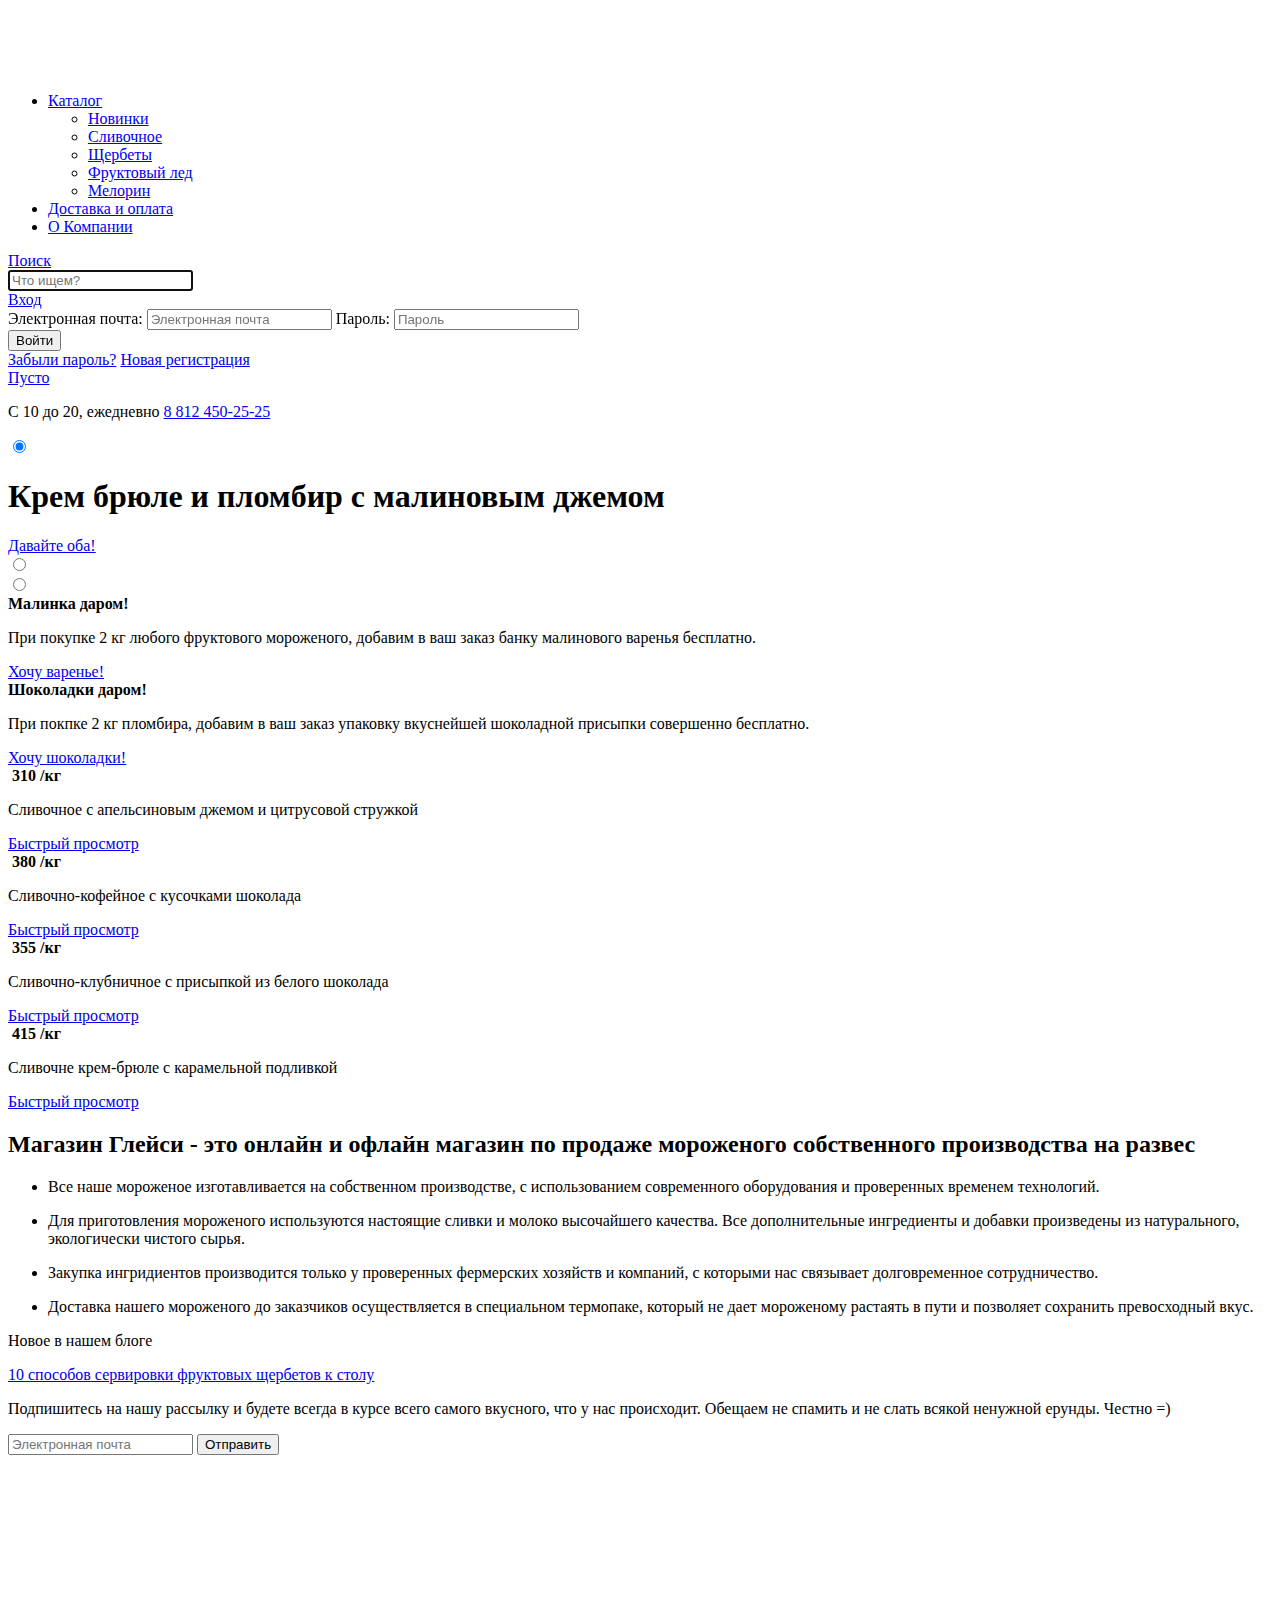
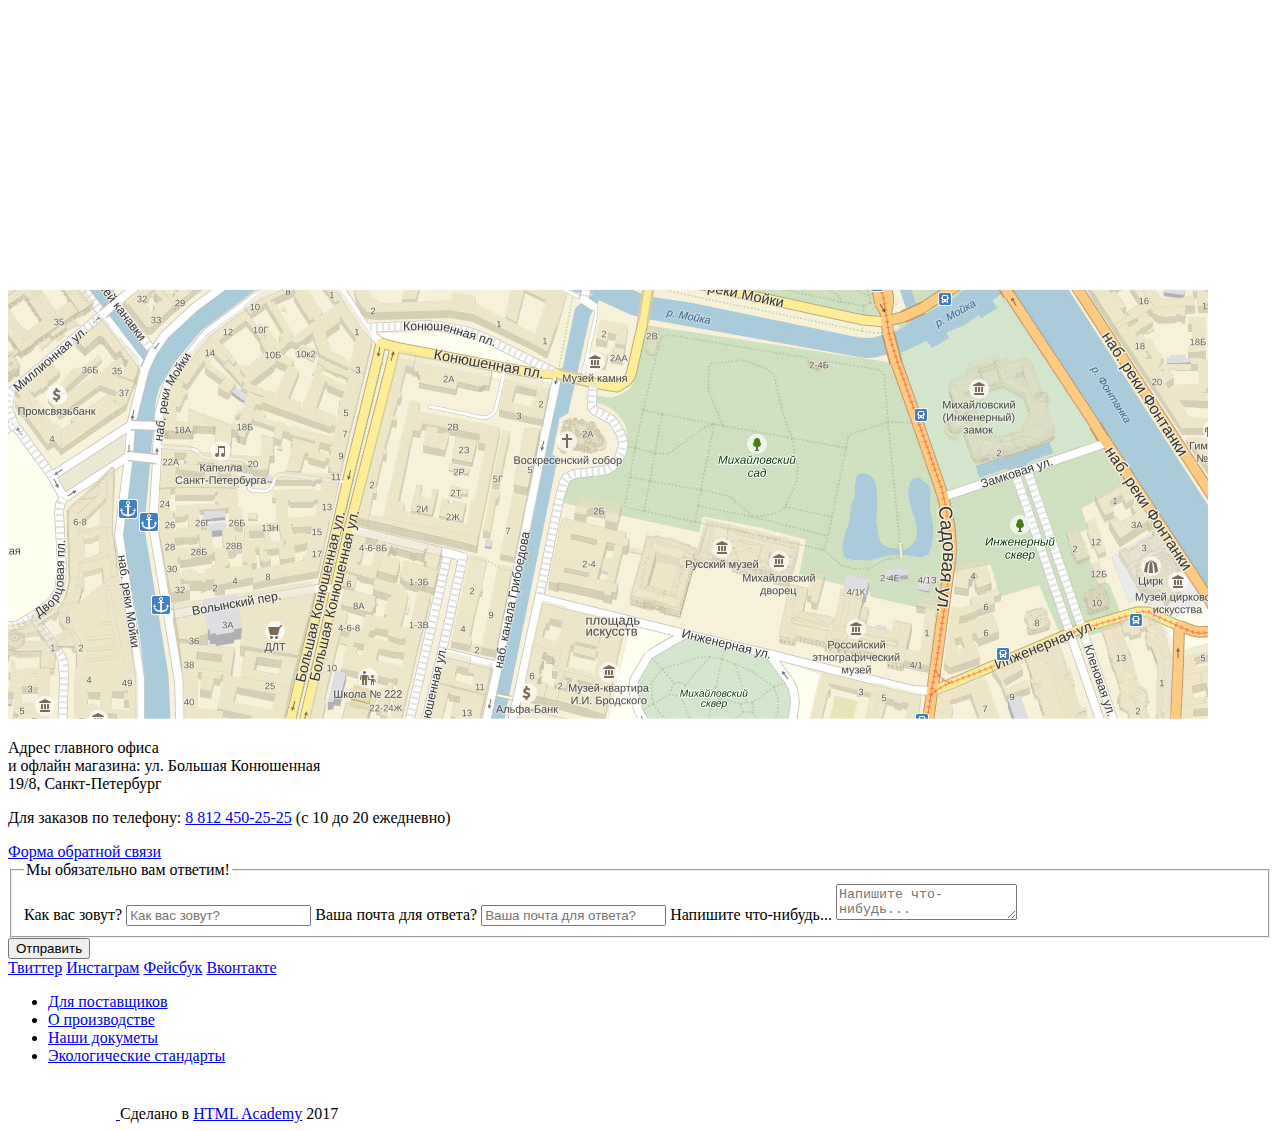
==== index.html @ 2c32de3a "Главная страница и каталог" ====
<!DOCTYPE html>
<html lang="ru">
  <head>
    <meta charset="utf-8">
    <title>HTML Academy: Глейси</title>
  </head>
  <body>
    <header class="main-header">
      <div class="container">
        <div class="header-logo">
          <img src="img/logo.png" width="154" height="64" alt="Gllacy Shop">
        </div>
        <nav class="main-navigation">
          <ul>
            <li>
              <a href="#">Каталог</a>
                <ul class="sub-menu">
                  <li><a href="#">Новинки</a>
                  <li><a href="catalog.html">Сливочное</a></li>
                  <li><a href="#2">Щербеты</a></li>
                  <li><a href="#3">Фруктовый лед</a></li>
                  <li><a href="#4">Мелорин</a></li>    
                </ul>
            </li>
            <li>
              <a href="#">Доставка и оплата</a>
            </li>
            <li>
              <a href="#">О Компании</a>
            </li>
           </ul>
        </nav>
        <div class="user-block">
          <a class="search" href="#">Поиск</a>
            <form action="https://echo.htmlacademy.ru" method="post">
              <label for="search"></label>  
              <input type="search" name="search" placeholder="Что ищем?" autofocus>
            </form>
          <a class="login" href="#">Вход</a>
            <form action="https://echo.htmlacademy.ru" method="post">
              <label for="email">Электронная почта:</label>
              <input type="text" name="email" id="email" placeholder="Электронная почта" required autofocus>
              <label for="password">Пароль:</label>
              <input type="password" name="password" id="password-field" placeholder="Пароль" required autofocus>
              <div class="btn">
                <input type="submit" value="Войти">
              </div>
              <a class="" href="#">Забыли пароль?</a>
              <a class="" href="#">Новая регистрация</a>
            </form>              
          <a class="basket" href="#">Пусто</a>
        </div>
        <div class="schedule">
          <p>
            С 10 до 20, ежедневно
            <span>
              <a href="tel:88124502525">8 812 450-25-25</a>
            </span>
          </p>
        </div>
      </div>
    </header>  
    <main class="container">
      <div class="slider">
        <input type="radio" name="slider1" id="slider1_1" checked="checked">
        <label for="slider1_1"></label>
        <div>
          <h1>
            Крем брюле и пломбир 
            с малиновым джемом
          </h1>
          <a class="btn-slide" href="#">Давайте оба!</a>
        </div>
        <input type="radio" name="slider1" id="slider1_2">
        <label for="slider1_2"></label>
        <div></div>
        <input type="radio" name="slider1" id="slider1_3">
        <label for="slider1_3"></label>
        <div></div>
      </div>
      <section class="promo">
        <div class="promo-left">
          <b class="promo-name">Малинка даром!</b>
          <p>
            При покупке 2 кг любого фруктового мороженого, добавим в ваш заказ банку малинового варенья бесплатно.
          </p>
          <a class="btn" href="#">Хочу варенье!</a>
        </div>
        <div class="promo-right">
          <b class="promo-name">Шоколадки даром!</b>
          <p>
            При покпке 2 кг пломбира, добавим в ваш заказ упаковку вкуснейшей шоколадной присыпки совершенно бесплатно.
          </p>
          <a class="btn" href="#">Хочу шоколадки!</a>
        </div>
      </section>
      <section class="popular-gallery">
        <div class="hit1">
          <img src=".jpg" alt="" width="" height="">
          <b>310 /кг</b>
          <p>
            Сливочное с апельсиновым джемом и цитрусовой стружкой
          </p>
          <a class="btn" href="#">Быстрый просмотр</a>
        </div> 
        <div class="hit2">
          <img src=".jpg" alt="" width="" height="">
          <b>380 /кг</b> 
          <p>
            Сливочно-кофейное с кусочками шоколада
          </p>
          <a class="btn" href="#">Быстрый просмотр</a>
        </div>
        <div class="hit3">
          <img src=".jpg" alt="" width="" height="">
          <b>355 /кг</b>
          <p>
            Сливочно-клубничное с присыпкой из белого шоколада
          </p>
          <a class="btn" href="#">Быстрый просмотр</a>
        </div> 
        <div class="hit4">
          <img src=".jpg" alt="" width="" height="">
          <b>415 /кг</b> 
          <p>
            Сливочне крем-брюле с карамельной подливкой
          </p>
          <a class="btn" href="#">Быстрый просмотр</a>
        </div>
      </section>
      <section class="features">
        <h2>
          Магазин Глейси - это онлайн и офлайн магазин по продаже мороженого собственного производства на развес
        </h2>           
        <ul>
          <li class="technology">
            <p>
              Все наше мороженое изготавливается на собственном производстве, с использованием современного оборудования и проверенных временем технологий.
            </p>
          </li>
          <li class="ingredients">
            <p>
              Для приготовления мороженого используются настоящие сливки и молоко высочайшего качества. Все дополнительные ингредиенты и добавки произведены из натурального, экологически чистого сырья.
            </p>
          </li>
          <li class="producer">
            <p>
              Закупка ингридиентов производится только у проверенных фермерских хозяйств и компаний, с которыми нас связывает долговременное сотрудничество.
            </p>
          </li>
          <li class="transportation">
            <p>
              Доставка нашего мороженого до заказчиков осуществляется в специальном термопаке, который не дает мороженому растаять в пути и позволяет сохранить превосходный вкус.
            </p>
          </li>
        </ul>
      </section>
      <section class="block-subscribe">
        <div class="block-subscribe-left">
          <p>
            Новое в нашем блоге
          </p>
          <a class="" href="#">
            10 способов сервировки фруктовых щербетов к столу
          </a>
        </div>
        <div class="block-subscribe-right">
          <p>
            Подпишитесь на нашу рассылку и будете всегда в курсе всего самого вкусного, что у нас происходит. Обещаем не спамить и не слать всякой ненужной ерунды. Честно =)
          </p>
          <form class="appointment-form" action="https://echo.htmlacademy.ru" method="post">
            <input type="email" name="email" value="" placeholder="Электронная почта" required>
          <button class="btn" type="submit">Отправить</button>
          </form>
        </div>
      </section>
    </main>
    <div class="location">
      <div class="map">
        <iframe src="https://www.google.com/maps/embed?pb=!1m18!1m12!1m3!1d1998.5991043651568!2d30.320894615862276!3d59.938794181876276!2m3!1f0!2f0!3f0!3m2!1i1024!2i768!4f13.1!3m3!1m2!1s0x4696310fca5ba729%3A0xea9c53d4493c879f!2z0JHQvtC70YzRiNCw0Y8g0JrQvtC90Y7RiNC10L3QvdCw0Y8g0YPQuy4sIDE5LCDQodCw0L3QutGCLdCf0LXRgtC10YDQsdGD0YDQsywgMTkxMTg2!5e0!3m2!1sru!2sru!4v1492326589033" width="100%" height="430" frameborder="0" style="border:0" allowfullscreen></iframe>
        <img src="img/map.jpg" alt="Карта проезда" width="1200" height="430">
        <div class="pin"></div>
      </div>
      <div class="address-block">
        <p>
          Адрес главного офиса<br> 
          и офлайн магазина:
          <span>
          ул. Большая Конюшенная<br>
          19/8, Санкт-Петербург
          </span>
        </p>
        <p>
          Для заказов по телефону:
          <span>
            <a href="tel:88124502525">8 812 450-25-25</a>
          </span>
          (с 10 до 20 ежедневно)
        </p>
        <a class="btn" href="#">Форма обратной связи</a>
          <form  class="feedback" action="https://echo.htmlacademy.ru" method="post"> 
            <fieldset>
              <legend>Мы обязательно вам ответим!</legend>
                <div class="feedback-form-group">
                  <label for="fullname">Как вас зовут?</label>
                  <input type="text" name="fullname" id="fullname" placeholder="Как вас зовут?" required>
                  <label for="email">Ваша почта для ответа?</label>
                  <input type="text" name="email" id="email" placeholder="Ваша почта для ответа?" required>
                  <label for="message">Напишите что-нибудь...</label>
                  <textarea name="message" id="message" placeholder="Напишите что-нибудь..." required></textarea>
                </div>
            </fieldset>
            <input type="submit" class="btn" value="Отправить">  
          </form>
      </div>
    </div>
    <footer class="main-footer">
      <div class="container">
        <div class="footer-social">
          <a class="social-btn social-btn-tw" href="#">Твиттер</a>
          <a class="social-btn social-btn-inst" href="#">Инстаграм</a>
          <a class="social-btn social-btn-fb" href="#">Фейсбук</a>
          <a class="social-btn social-btn-vk" href="#">Вконтакте</a>
        </div>
        <div class="block=links">
          <ul>
            <li><a href="#">Для поставщиков</a></li>
            <li><a href="#">О производстве</a></li>
            <li><a href="#">Наши докуметы</a></li>
            <li><a href="#">Экологические стандарты</a></li>
          </ul>
        </div>   
        <div class="footer-copyright">
          <a class="" href="https://htmlacademy.ru/intensive/htmlcss">
            <img src="img/logo_htmlacademy.png" alt="htmlacademy" width="108" height="38">
          </a>
          Сделано в
          <a class="" href="https://htmlacademy.ru/intensive/htmlcss">HTML Academy</a>
          2017
        </div>
      </div>
    </footer>
  </body>
</html>
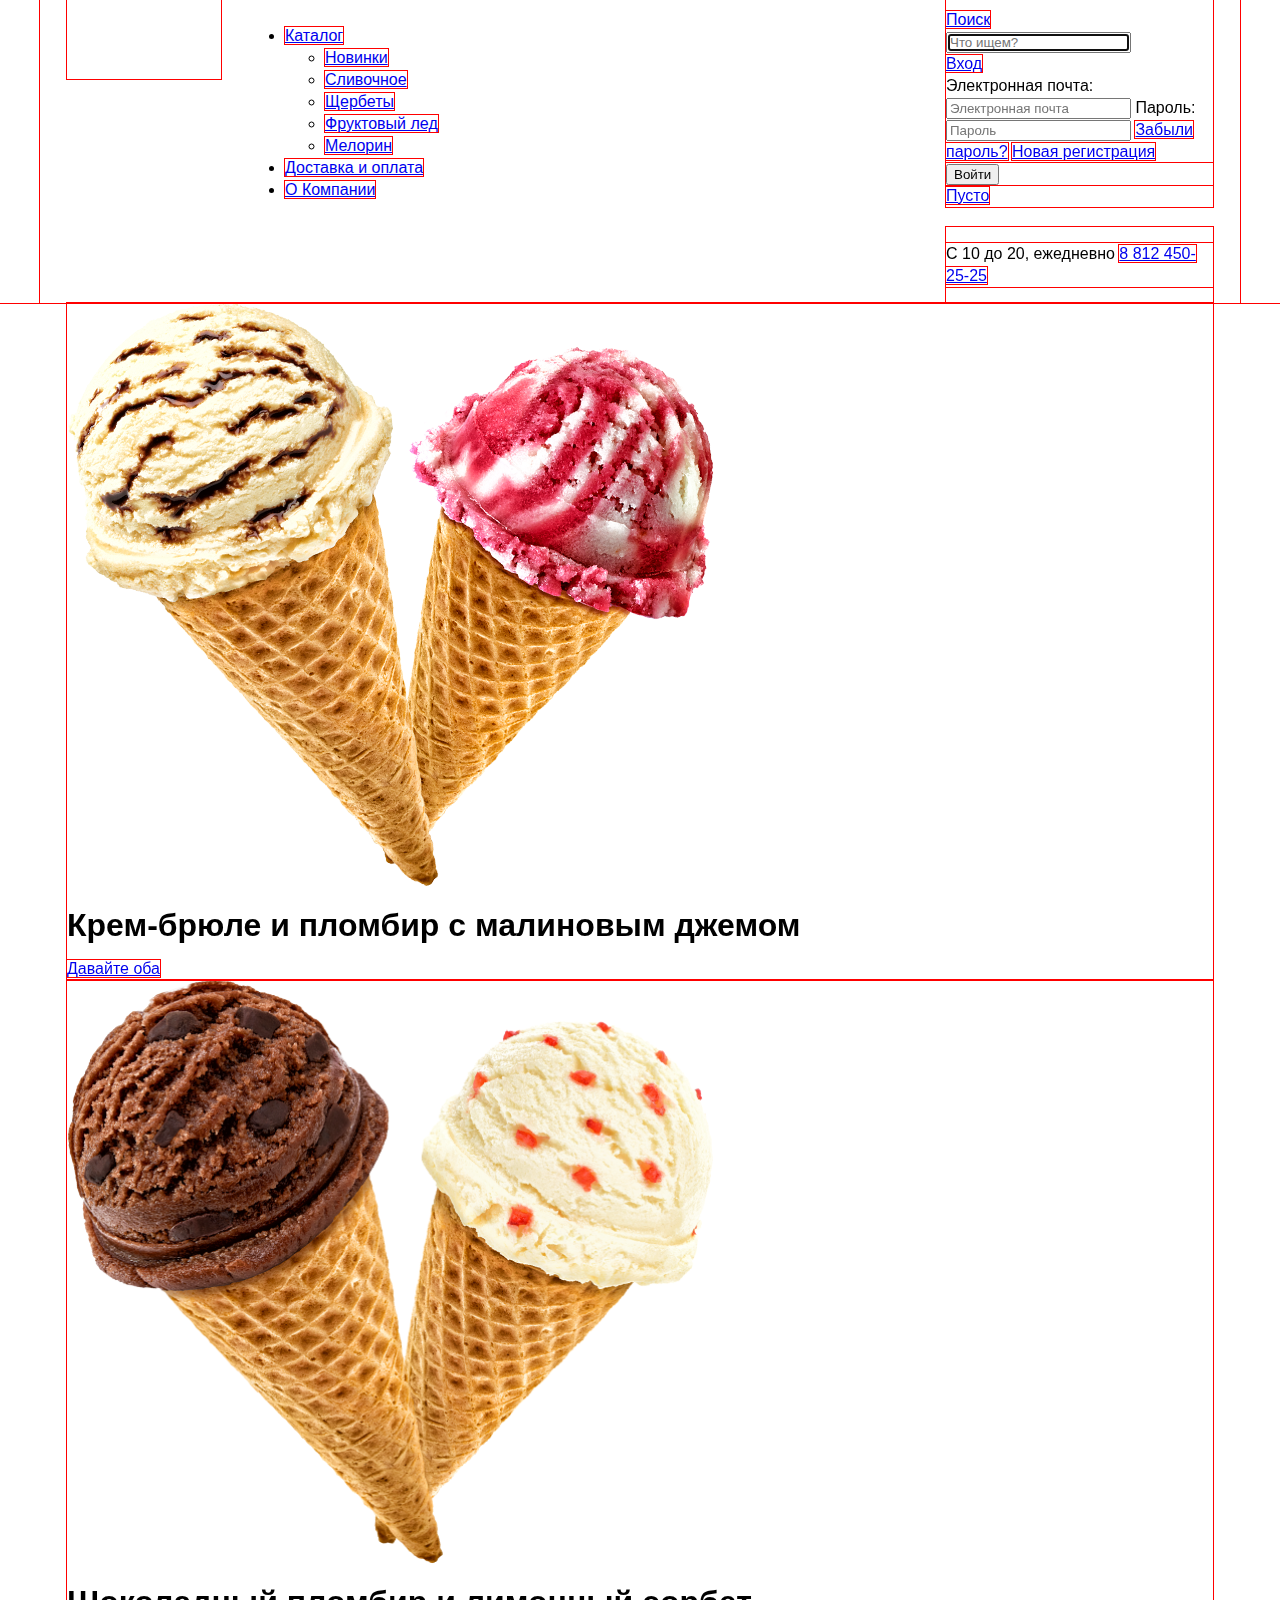
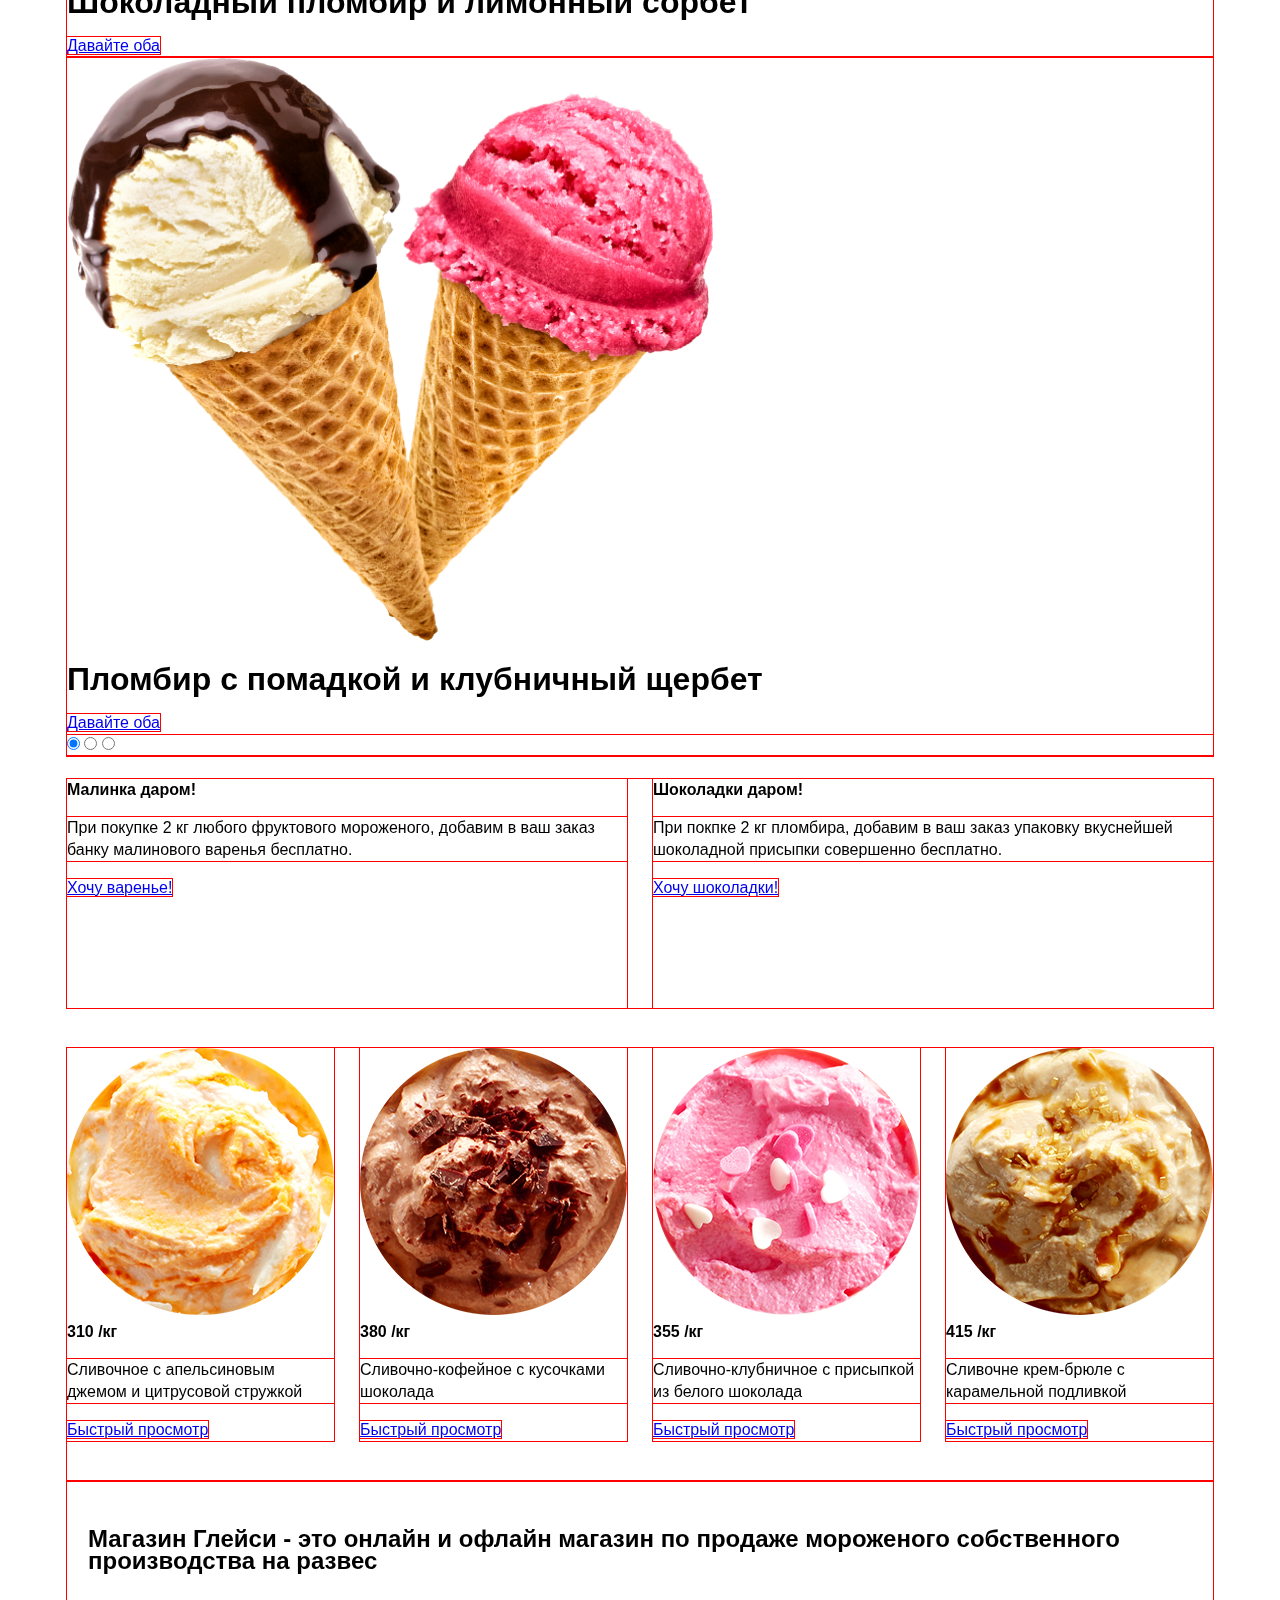
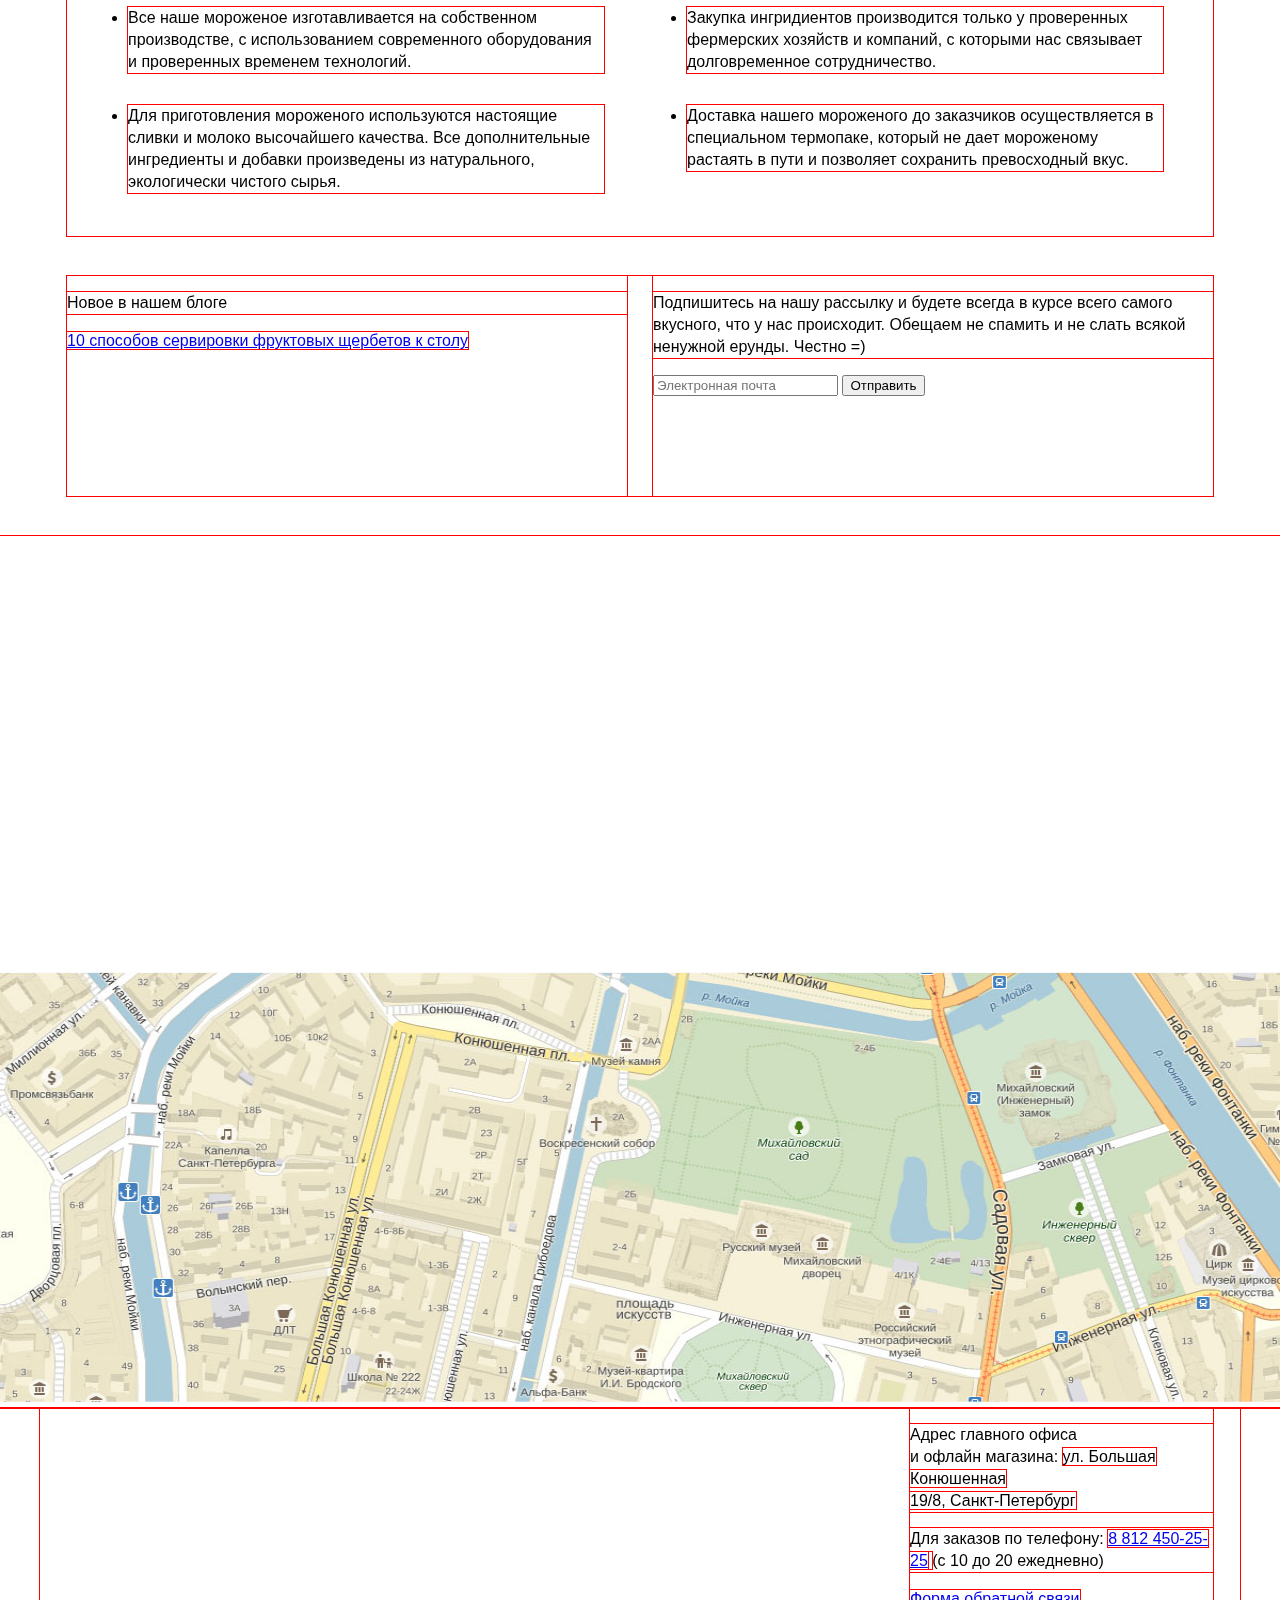
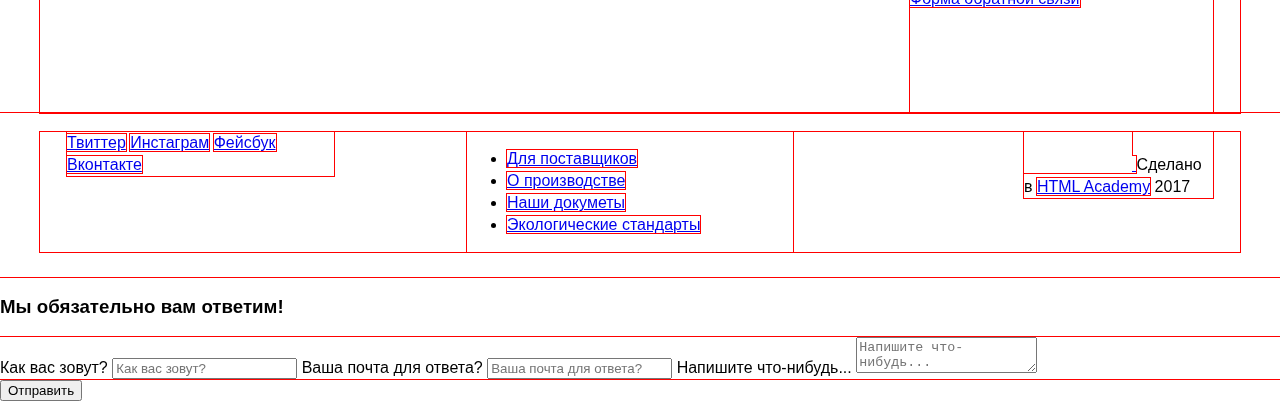
==== commit d16c4d2d: "Сетки" ====
--- a/index.html
+++ b/index.html
@@ -3,10 +3,13 @@
   <head>
     <meta charset="utf-8">
     <title>HTML Academy: Глейси</title>
+    <link href='https://fonts.googleapis.com/css?family=Roboto:400,500,700,900&subset=latin,cyrillic' rel='stylesheet' type='text/css'>
+    <link rel="stylesheet" href="css/normalize.css">
+    <link rel="stylesheet" href="css/style.css">
   </head>
   <body>
     <header class="main-header">
-      <div class="container">
+      <div class="container clearfix">
         <div class="header-logo">
           <img src="img/logo.png" width="154" height="64" alt="Gllacy Shop">
         </div>
@@ -17,9 +20,9 @@
                 <ul class="sub-menu">
                   <li><a href="#">Новинки</a>
                   <li><a href="catalog.html">Сливочное</a></li>
-                  <li><a href="#2">Щербеты</a></li>
-                  <li><a href="#3">Фруктовый лед</a></li>
-                  <li><a href="#4">Мелорин</a></li>    
+                  <li><a href="#">Щербеты</a></li>
+                  <li><a href="#">Фруктовый лед</a></li>
+                  <li><a href="#">Мелорин</a></li>    
                 </ul>
             </li>
             <li>
@@ -40,13 +43,13 @@
             <form action="https://echo.htmlacademy.ru" method="post">
               <label for="email">Электронная почта:</label>
               <input type="text" name="email" id="email" placeholder="Электронная почта" required autofocus>
-              <label for="password">Пароль:</label>
-              <input type="password" name="password" id="password-field" placeholder="Пароль" required autofocus>
+              <label for="password-field">Пароль:</label>
+              <input type="password" name="password" id="password-field" placeholder="Пароль" required>
+              <a class="" href="#">Забыли пароль?</a>
+              <a class="" href="#">Новая регистрация</a>
               <div class="btn">
                 <input type="submit" value="Войти">
               </div>
-              <a class="" href="#">Забыли пароль?</a>
-              <a class="" href="#">Новая регистрация</a>
             </form>              
           <a class="basket" href="#">Пусто</a>
         </div>
@@ -54,31 +57,43 @@
           <p>
             С 10 до 20, ежедневно
             <span>
-              <a href="tel:88124502525">8 812 450-25-25</a>
+              <a href="tel:+78124502525">8 812 450-25-25</a>
             </span>
           </p>
         </div>
       </div>
     </header>  
     <main class="container">
-      <div class="slider">
-        <input type="radio" name="slider1" id="slider1_1" checked="checked">
-        <label for="slider1_1"></label>
-        <div>
-          <h1>
-            Крем брюле и пломбир 
-            с малиновым джемом
-          </h1>
-          <a class="btn-slide" href="#">Давайте оба!</a>
-        </div>
-        <input type="radio" name="slider1" id="slider1_2">
-        <label for="slider1_2"></label>
-        <div></div>
-        <input type="radio" name="slider1" id="slider1_3">
-        <label for="slider1_3"></label>
-        <div></div>
-      </div>
-      <section class="promo">
+      <div class="slider clearfix">
+        <div class="slider-inner">
+          <div class="slider-slides">
+            <div class="slide slide-1">
+              <img src="img/slide1.png" width="647" height="584" alt="Крем-брюле и пломбир с малиновым джемом">
+              <h1 class="slide-title">Крем-брюле и пломбир с малиновым джемом</h1>
+              <a class="btn btn-slide" href="#">Давайте оба</a>
+            </div>
+            <div class="slide slide-2">
+              <img src="img/slide2.png" width="647" height="584" alt="Шоколадный пломбир и лимонный сорбет">
+              <h1 class="slide-title">Шоколадный пломбир и лимонный сорбет</h1>
+              <a class="btn btn-slide" href="#">Давайте оба</a>
+            </div>
+            <div class="slide slide-3">
+              <img src="img/slide3.png" width="647" height="584" alt="Пломбир м помадкой и клубничный щербет">
+              <h1 class="slide-title">Пломбир с помадкой и клубничный щербет</h1>
+              <a class="btn btn-slide" href="#">Давайте оба</a>
+            </div>
+          </div>
+        </div>
+        <input type="radio" id="btn-1" name="toggle" checked>
+        <input type="radio" id="btn-2" name="toggle">
+        <input type="radio" id="btn-3" name="toggle">
+        <div class="slider-controls">
+          <label for="btn-1"></label>
+          <label for="btn-2"></label>
+          <label for="btn-3"></label>
+        </div>
+      </div>
+      <section class="promo clearfix">
         <div class="promo-left">
           <b class="promo-name">Малинка даром!</b>
           <p>
@@ -94,41 +109,33 @@
           <a class="btn" href="#">Хочу шоколадки!</a>
         </div>
       </section>
-      <section class="popular-gallery">
-        <div class="hit1">
-          <img src=".jpg" alt="" width="" height="">
+      <section class="popular-gallery clearfix">
+        <article class="gallery-item">
+          <img src="img/product1.png" alt="Сливочное с апелисьновым джемом и цитрусовой стружкой" width="267" height="267">
           <b>310 /кг</b>
-          <p>
-            Сливочное с апельсиновым джемом и цитрусовой стружкой
-          </p>
-          <a class="btn" href="#">Быстрый просмотр</a>
-        </div> 
-        <div class="hit2">
-          <img src=".jpg" alt="" width="" height="">
+          <p>Сливочное с апельсиновым джемом и цитрусовой стружкой</p>
+          <a class="btn" href="#">Быстрый просмотр</a>
+        </article> 
+        <article class="gallery-item">
+          <img src="img/product2.png" alt="Сливочно-кофейное с кусочками шоколада" width="267" height="267">
           <b>380 /кг</b> 
-          <p>
-            Сливочно-кофейное с кусочками шоколада
-          </p>
-          <a class="btn" href="#">Быстрый просмотр</a>
-        </div>
-        <div class="hit3">
-          <img src=".jpg" alt="" width="" height="">
+          <p>Сливочно-кофейное с кусочками шоколада</p>
+          <a class="btn" href="#">Быстрый просмотр</a>
+        </article>
+        <article class="gallery-item">
+          <img src="img/product3.png" alt="Сливочно-клубничное с присыпкой из белого шоколада" width="267" height="267">
           <b>355 /кг</b>
-          <p>
-            Сливочно-клубничное с присыпкой из белого шоколада
-          </p>
-          <a class="btn" href="#">Быстрый просмотр</a>
-        </div> 
-        <div class="hit4">
-          <img src=".jpg" alt="" width="" height="">
+          <p>Сливочно-клубничное с присыпкой из белого шоколада</p>
+          <a class="btn" href="#">Быстрый просмотр</a>
+        </article> 
+        <article class="gallery-item">
+          <img src="img/product4.png" alt="Сливочное крем-брюле с карамельной подливкой" width="267" height="267">
           <b>415 /кг</b> 
-          <p>
-            Сливочне крем-брюле с карамельной подливкой
-          </p>
-          <a class="btn" href="#">Быстрый просмотр</a>
-        </div>
-      </section>
-      <section class="features">
+          <p>Сливочне крем-брюле с карамельной подливкой</p>
+          <a class="btn" href="#">Быстрый просмотр</a>
+        </article>
+      </section>
+      <section class="features clearfix">
         <h2>
           Магазин Глейси - это онлайн и офлайн магазин по продаже мороженого собственного производства на развес
         </h2>           
@@ -138,16 +145,16 @@
               Все наше мороженое изготавливается на собственном производстве, с использованием современного оборудования и проверенных временем технологий.
             </p>
           </li>
+          <li class="producer">
+            <p>
+              Закупка ингридиентов производится только у проверенных фермерских хозяйств и компаний, с которыми нас связывает долговременное сотрудничество.
+            </p>
+          </li>
           <li class="ingredients">
             <p>
               Для приготовления мороженого используются настоящие сливки и молоко высочайшего качества. Все дополнительные ингредиенты и добавки произведены из натурального, экологически чистого сырья.
             </p>
           </li>
-          <li class="producer">
-            <p>
-              Закупка ингридиентов производится только у проверенных фермерских хозяйств и компаний, с которыми нас связывает долговременное сотрудничество.
-            </p>
-          </li>
           <li class="transportation">
             <p>
               Доставка нашего мороженого до заказчиков осуществляется в специальном термопаке, который не дает мороженому растаять в пути и позволяет сохранить превосходный вкус.
@@ -155,14 +162,10 @@
           </li>
         </ul>
       </section>
-      <section class="block-subscribe">
+      <section class="block-subscribe clearfix">
         <div class="block-subscribe-left">
-          <p>
-            Новое в нашем блоге
-          </p>
-          <a class="" href="#">
-            10 способов сервировки фруктовых щербетов к столу
-          </a>
+          <p>Новое в нашем блоге</p>
+          <a class="" href="#">10 способов сервировки фруктовых щербетов к столу</a>
         </div>
         <div class="block-subscribe-right">
           <p>
@@ -178,9 +181,10 @@
     <div class="location">
       <div class="map">
         <iframe src="https://www.google.com/maps/embed?pb=!1m18!1m12!1m3!1d1998.5991043651568!2d30.320894615862276!3d59.938794181876276!2m3!1f0!2f0!3f0!3m2!1i1024!2i768!4f13.1!3m3!1m2!1s0x4696310fca5ba729%3A0xea9c53d4493c879f!2z0JHQvtC70YzRiNCw0Y8g0JrQvtC90Y7RiNC10L3QvdCw0Y8g0YPQuy4sIDE5LCDQodCw0L3QutGCLdCf0LXRgtC10YDQsdGD0YDQsywgMTkxMTg2!5e0!3m2!1sru!2sru!4v1492326589033" width="100%" height="430" frameborder="0" style="border:0" allowfullscreen></iframe>
-        <img src="img/map.jpg" alt="Карта проезда" width="1200" height="430">
+        <img src="img/map.jpg" alt="Карта проезда" width="100%" height="430">
         <div class="pin"></div>
       </div>
+    <div class="container clearfix">
       <div class="address-block">
         <p>
           Адрес главного офиса<br> 
@@ -193,36 +197,22 @@
         <p>
           Для заказов по телефону:
           <span>
-            <a href="tel:88124502525">8 812 450-25-25</a>
+            <a href="tel:+78124502525">8 812 450-25-25</a>
           </span>
           (с 10 до 20 ежедневно)
         </p>
         <a class="btn" href="#">Форма обратной связи</a>
-          <form  class="feedback" action="https://echo.htmlacademy.ru" method="post"> 
-            <fieldset>
-              <legend>Мы обязательно вам ответим!</legend>
-                <div class="feedback-form-group">
-                  <label for="fullname">Как вас зовут?</label>
-                  <input type="text" name="fullname" id="fullname" placeholder="Как вас зовут?" required>
-                  <label for="email">Ваша почта для ответа?</label>
-                  <input type="text" name="email" id="email" placeholder="Ваша почта для ответа?" required>
-                  <label for="message">Напишите что-нибудь...</label>
-                  <textarea name="message" id="message" placeholder="Напишите что-нибудь..." required></textarea>
-                </div>
-            </fieldset>
-            <input type="submit" class="btn" value="Отправить">  
-          </form>
       </div>
     </div>
     <footer class="main-footer">
-      <div class="container">
+      <div class="container clearfix">
         <div class="footer-social">
           <a class="social-btn social-btn-tw" href="#">Твиттер</a>
           <a class="social-btn social-btn-inst" href="#">Инстаграм</a>
           <a class="social-btn social-btn-fb" href="#">Фейсбук</a>
           <a class="social-btn social-btn-vk" href="#">Вконтакте</a>
         </div>
-        <div class="block=links">
+        <div class="footer-links">
           <ul>
             <li><a href="#">Для поставщиков</a></li>
             <li><a href="#">О производстве</a></li>
@@ -240,5 +230,17 @@
         </div>
       </div>
     </footer>
+    <form  class="feedback" action="https://echo.htmlacademy.ru" method="post"> 
+      <h3>Мы обязательно вам ответим!</h3>
+        <div class="feedback-form-group">
+          <label for="fullname">Как вас зовут?</label>
+          <input type="text" name="fullname" id="fullname" placeholder="Как вас зовут?" required>
+          <label for="email">Ваша почта для ответа?</label>
+          <input type="text" name="email" id="email" placeholder="Ваша почта для ответа?" required>
+          <label for="message">Напишите что-нибудь...</label>
+          <textarea name="message" id="message" placeholder="Напишите что-нибудь..." required></textarea>
+        </div>
+      <input type="submit" class="btn" value="Отправить">  
+    </form>
   </body>
 </html>
--- a/css/style.css
+++ b/css/style.css
@@ -0,0 +1,212 @@
+html,
+body {
+  min-width: 1200px;
+  margin: 0;
+  padding: 0;
+  font-size: 16px;
+  line-height: 22px;
+  font-family: "Arial", sans-serif;
+}
+
+.container {
+  width: 1146px;
+  margin: 0 auto;
+  padding: 0 27px;
+}
+
+.clearfix::after {
+  content: "";
+  display: table;
+  clear: both;
+}
+.header-logo,
+.main-navigation,
+.user-block {
+  padding-top: 9px;
+}
+
+.header-logo {
+  float: left;
+  width: 154px;
+}
+
+.main-navigation {
+  float: left;
+  margin-left: 24px;
+  width: 349px;
+}
+
+.user-block {
+  float: right;
+  width: 267px;
+  margin-left: 352px;
+}
+
+.breadcrumbs {
+  float: left;
+  width: 267px;
+  margin-top: 25px;
+  margin-right: 612px;
+}
+
+.schedule {
+  float: right;
+  width: 267px;
+  margin-top: 20px;
+}
+
+.filter {
+  margin-bottom: 34px;
+}
+
+.sorting-block{
+  float: left;
+  width: 16.8%;
+  margin-right: 16px;
+}
+
+.price-block {
+  float: left;
+  width: 19%;
+  margin-right: 15px;
+}
+
+.fat-block {
+  float: left;
+  width: 36.1%;
+}
+
+.checkbox-area {
+  float: left;
+  width: 61.2%;
+  margin-right: 14px;
+}
+
+.buttons-filter {
+  float: left;
+  width: 12.4%;
+}
+
+.slider {
+  margin-bottom: 23px;
+}
+
+.promo {
+  margin-bottom: 40px;
+}
+
+.promo-left {
+  float: left;
+  width: 560px;
+  min-height: 229px;
+}
+
+.promo-right {
+  float: right;
+  width: 560px;
+  min-height: 229px;
+}
+
+.popular-gallery {
+  padding-bottom: 40px;
+}
+
+.gallery {
+  margin-bottom: 0px;
+}
+
+.gallery-item {
+  float: left;
+  width: 267px;
+  margin-right: 26px;
+}
+
+.gallery-item:nth-child(4n) {
+  margin-right: 0;
+}
+
+.features {
+  margin-bottom: 40px;
+  padding: 27px 21px;
+}
+
+.features li{
+  float: left;
+  width: 476px;
+}
+
+.technology {
+  
+}
+
+.producer {
+  margin-left: 83px;
+}
+
+.ingredients {
+  
+}
+
+.transportation {
+  margin-left: 83px;
+}
+
+.block-subscribe {
+  margin-bottom: 40px;  
+}
+
+.block-subscribe-left {
+  float: left;
+  width: 560px;
+  min-height: 220px;
+  background-image: url("");
+}
+
+.block-subscribe-right {
+  float: right;
+  width: 560px;
+  min-height: 220px;
+}
+
+.address-block {
+  float: right;
+  width: 303px;
+  min-height: 305px;
+}
+
+.main-footer {
+  padding-top: 19px;
+  padding-bottom: 25px;
+}
+
+.footer-social {
+  float: left;
+  width: 267px;
+  margin-right: 133px;
+}
+
+.footer-links {
+  float: left;
+  width: 326px;
+}
+
+.footer-copyright {
+  float: right;
+  width: 189px;
+}
+
+.paginator {
+  float: right;
+  width: 190px;
+}
+
+div, 
+article, 
+header, 
+footer, 
+section, 
+a, 
+p, 
+span {
+  outline: 1px solid red;
+}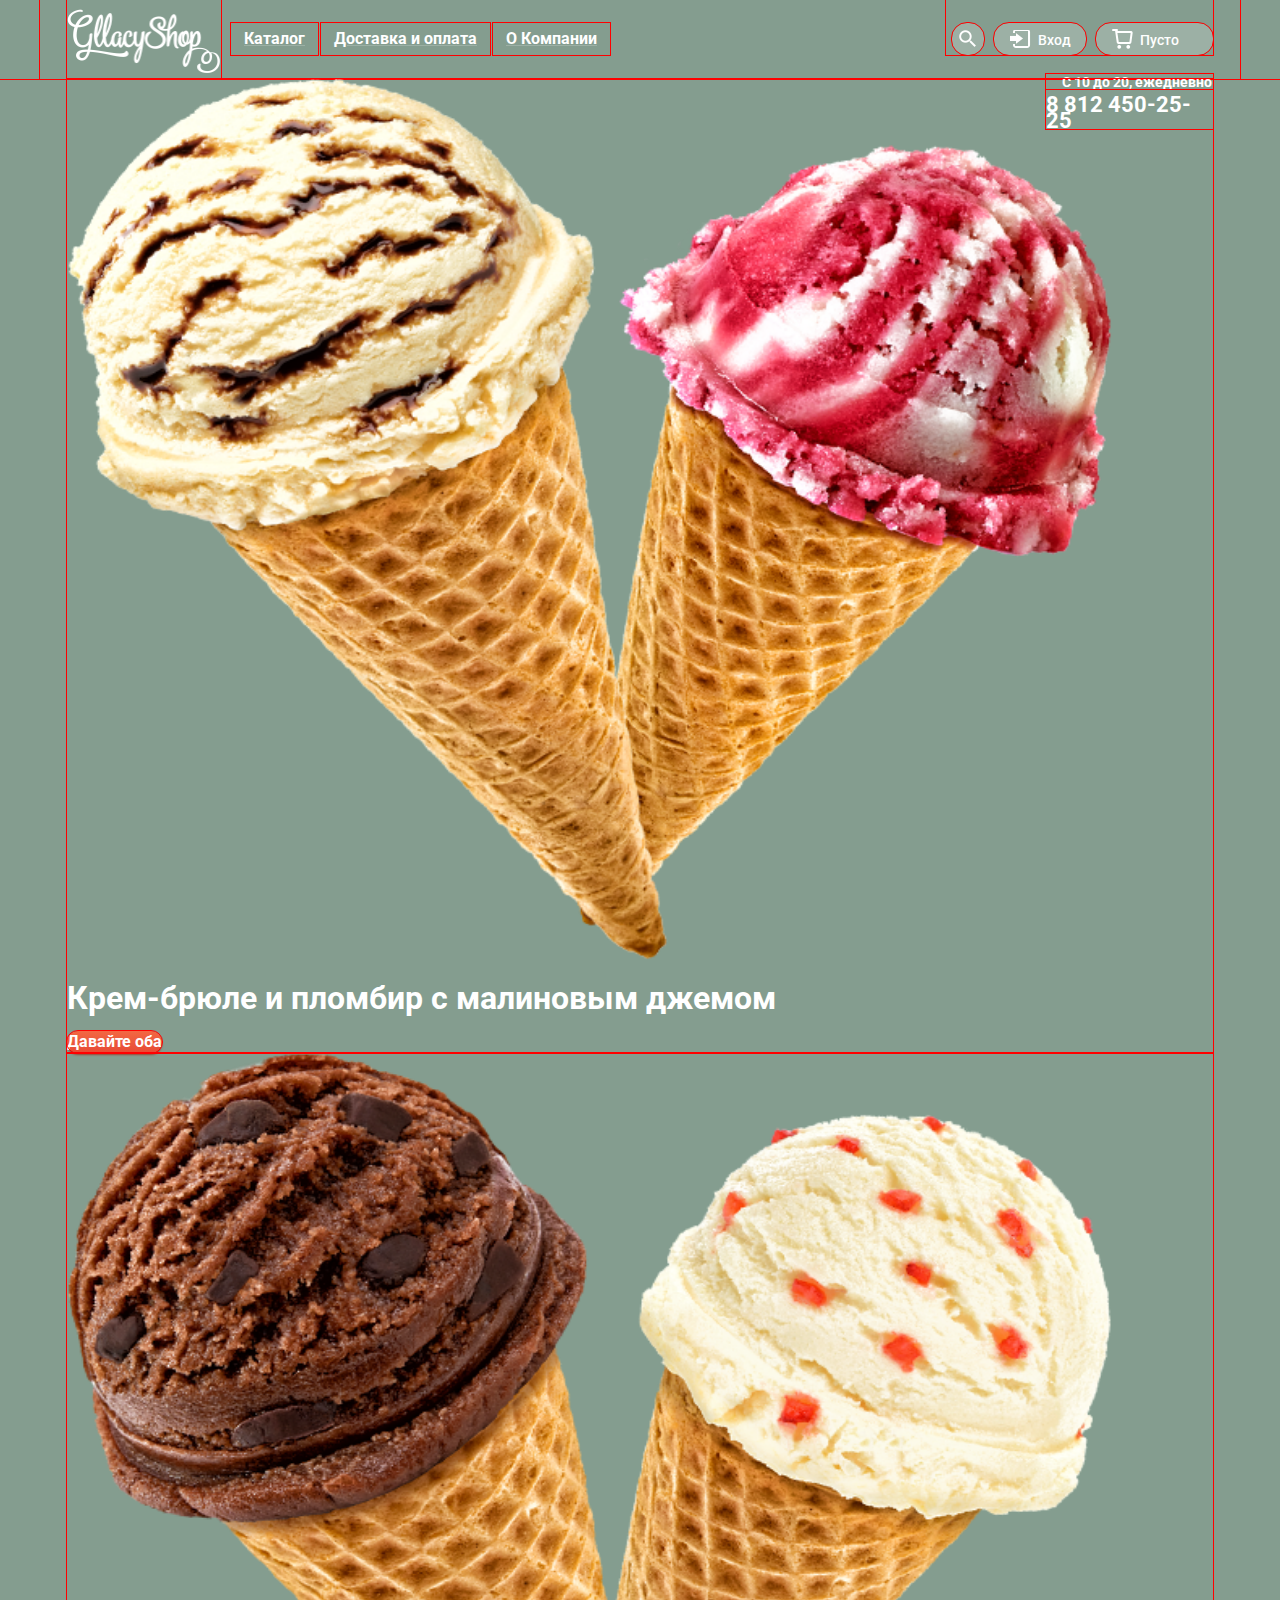
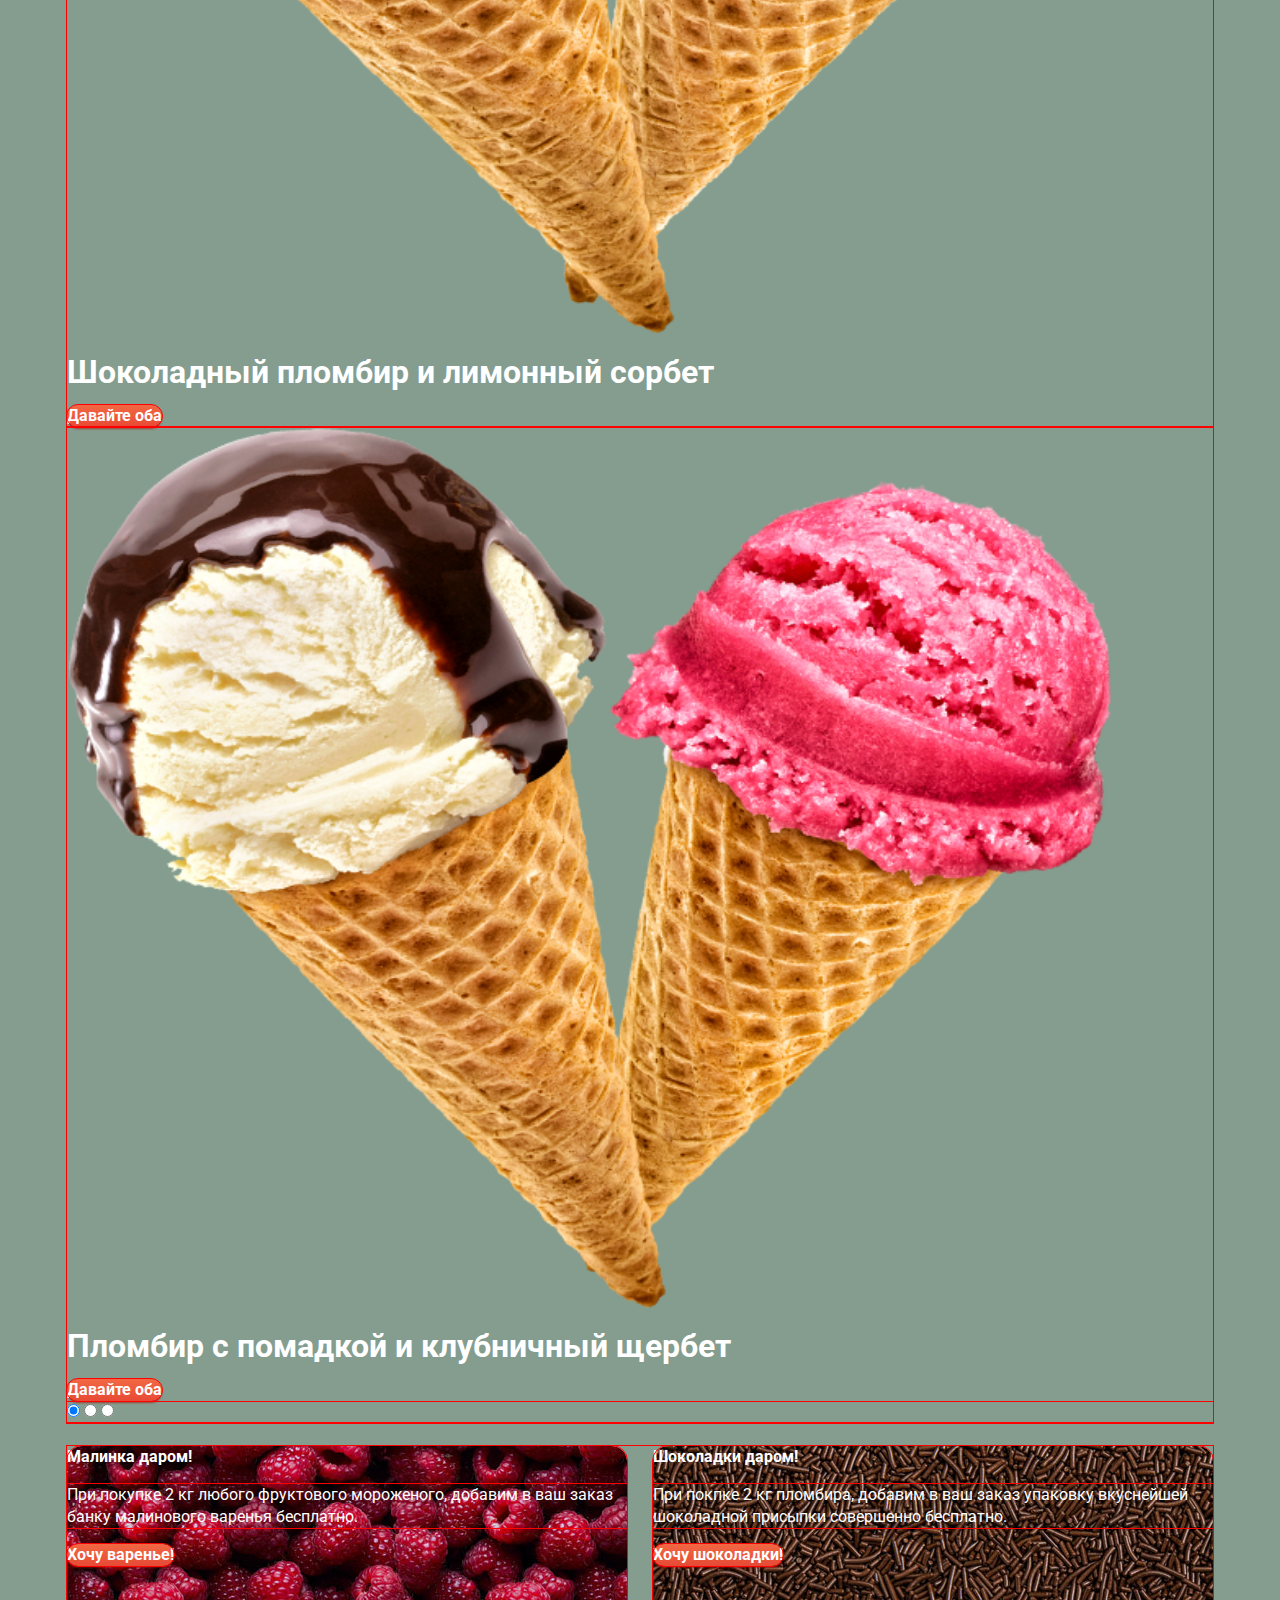
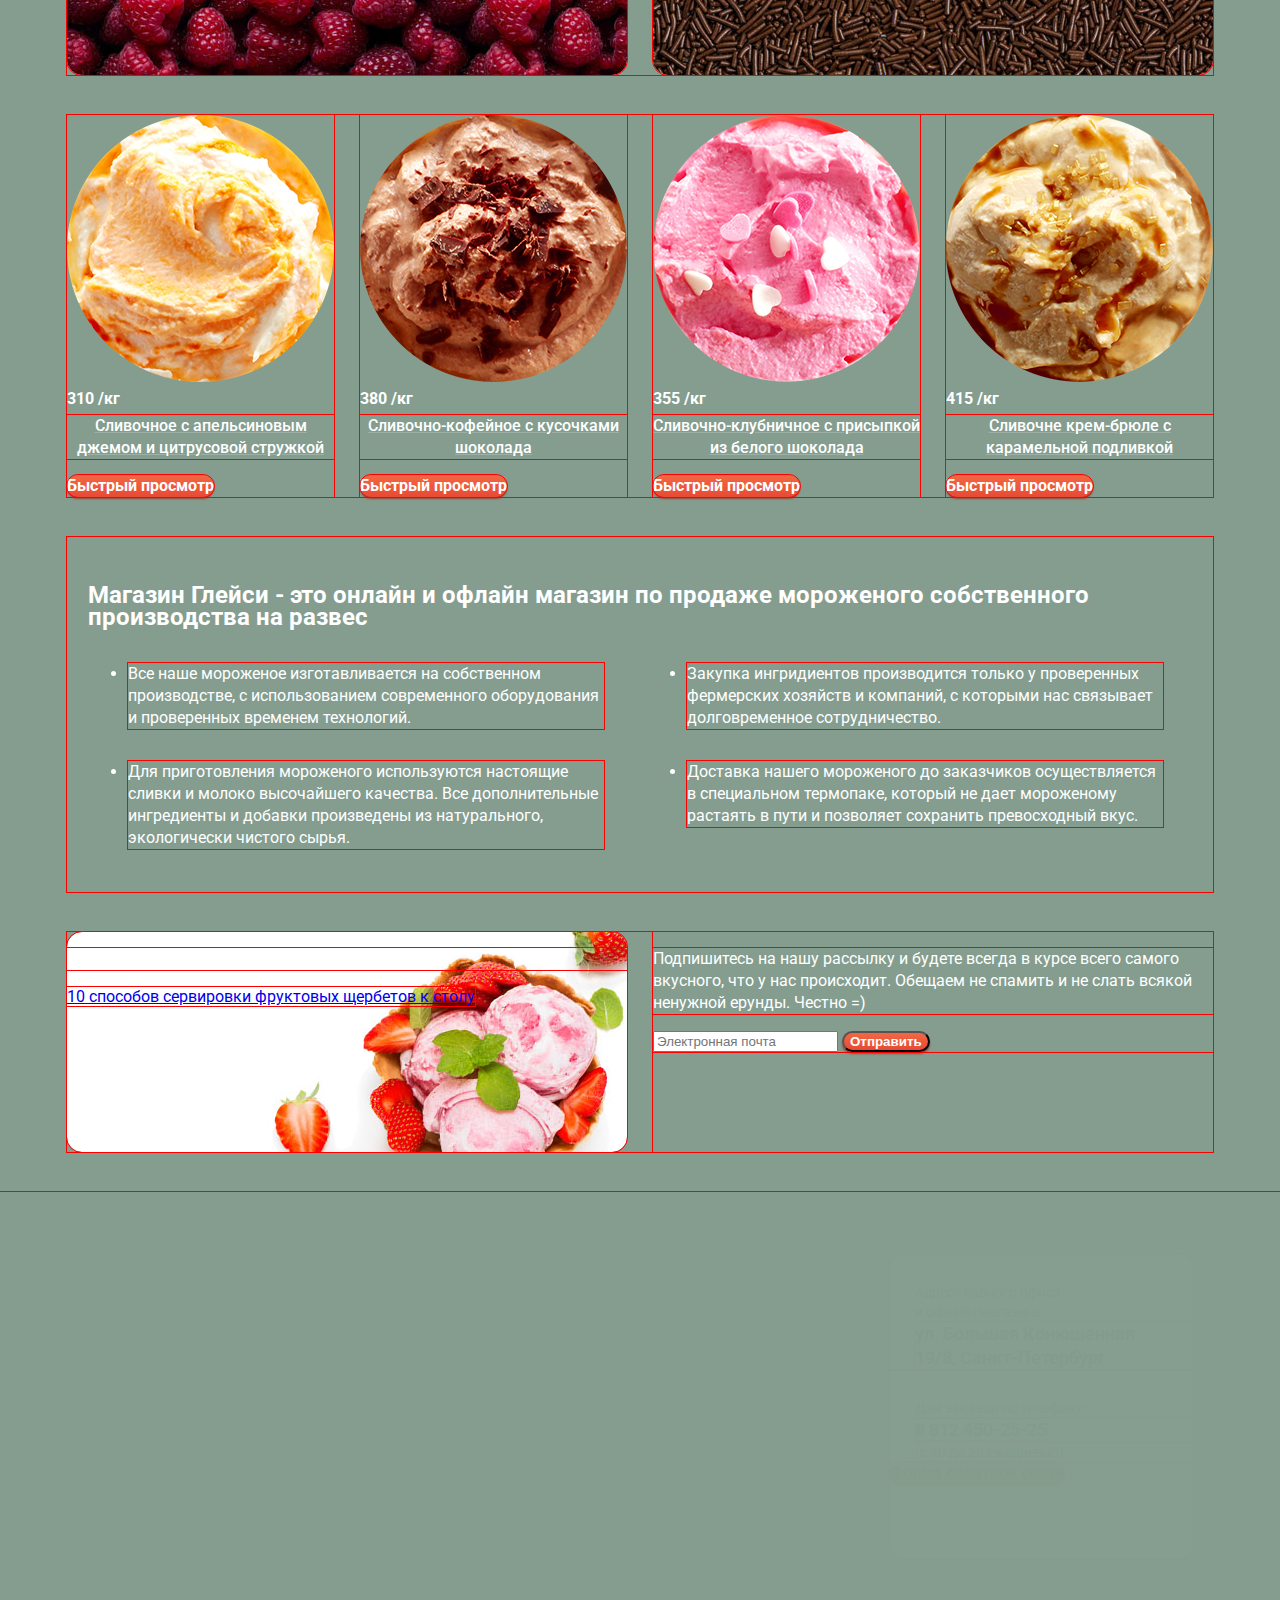
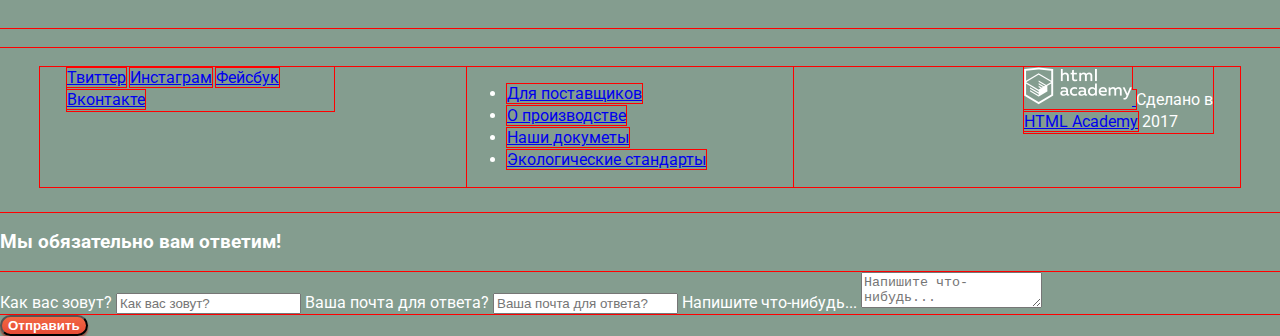
==== commit 3106631c: "Сетка" ====
--- a/index.html
+++ b/index.html
@@ -3,7 +3,7 @@
   <head>
     <meta charset="utf-8">
     <title>HTML Academy: Глейси</title>
-    <link href='https://fonts.googleapis.com/css?family=Roboto:400,500,700,900&subset=latin,cyrillic' rel='stylesheet' type='text/css'>
+    <link href="https://fonts.googleapis.com/css?family=Roboto:400,500,700.." rel="stylesheet" type="text/css">
     <link rel="stylesheet" href="css/normalize.css">
     <link rel="stylesheet" href="css/style.css">
   </head>
@@ -11,12 +11,13 @@
     <header class="main-header">
       <div class="container clearfix">
         <div class="header-logo">
-          <img src="img/logo.png" width="154" height="64" alt="Gllacy Shop">
+          <img src="img/logo.png" width="153" height="64" alt="Gllacy Shop">
         </div>
         <nav class="main-navigation">
-          <ul>
+          <ul class="menu">
             <li>
               <a href="#">Каталог</a>
+<!--
                 <ul class="sub-menu">
                   <li><a href="#">Новинки</a>
                   <li><a href="catalog.html">Сливочное</a></li>
@@ -24,6 +25,7 @@
                   <li><a href="#">Фруктовый лед</a></li>
                   <li><a href="#">Мелорин</a></li>    
                 </ul>
+-->
             </li>
             <li>
               <a href="#">Доставка и оплата</a>
@@ -34,12 +36,15 @@
            </ul>
         </nav>
         <div class="user-block">
-          <a class="search" href="#">Поиск</a>
+          <a class="search" href="#"></a>
+<!--
             <form action="https://echo.htmlacademy.ru" method="post">
               <label for="search"></label>  
               <input type="search" name="search" placeholder="Что ищем?" autofocus>
             </form>
+-->
           <a class="login" href="#">Вход</a>
+<!--
             <form action="https://echo.htmlacademy.ru" method="post">
               <label for="email">Электронная почта:</label>
               <input type="text" name="email" id="email" placeholder="Электронная почта" required autofocus>
@@ -51,14 +56,13 @@
                 <input type="submit" value="Войти">
               </div>
             </form>              
+-->
           <a class="basket" href="#">Пусто</a>
         </div>
         <div class="schedule">
           <p>
             С 10 до 20, ежедневно
-            <span>
-              <a href="tel:+78124502525">8 812 450-25-25</a>
-            </span>
+            <a href="tel:+78124502525">8 812 450-25-25</a>
           </p>
         </div>
       </div>
@@ -68,17 +72,17 @@
         <div class="slider-inner">
           <div class="slider-slides">
             <div class="slide slide-1">
-              <img src="img/slide1.png" width="647" height="584" alt="Крем-брюле и пломбир с малиновым джемом">
+              <img src="img/slide1.png" width="1045" height="881" alt="Крем-брюле и пломбир с малиновым джемом">
               <h1 class="slide-title">Крем-брюле и пломбир с малиновым джемом</h1>
               <a class="btn btn-slide" href="#">Давайте оба</a>
             </div>
             <div class="slide slide-2">
-              <img src="img/slide2.png" width="647" height="584" alt="Шоколадный пломбир и лимонный сорбет">
+              <img src="img/slide2.png" width="1045" height="881" alt="Шоколадный пломбир и лимонный сорбет">
               <h1 class="slide-title">Шоколадный пломбир и лимонный сорбет</h1>
               <a class="btn btn-slide" href="#">Давайте оба</a>
             </div>
             <div class="slide slide-3">
-              <img src="img/slide3.png" width="647" height="584" alt="Пломбир м помадкой и клубничный щербет">
+              <img src="img/slide3.png" width="1045" height="881" alt="Пломбир м помадкой и клубничный щербет">
               <h1 class="slide-title">Пломбир с помадкой и клубничный щербет</h1>
               <a class="btn btn-slide" href="#">Давайте оба</a>
             </div>
@@ -168,23 +172,26 @@
           <a class="" href="#">10 способов сервировки фруктовых щербетов к столу</a>
         </div>
         <div class="block-subscribe-right">
-          <p>
+          <div class="">
+            <p>
             Подпишитесь на нашу рассылку и будете всегда в курсе всего самого вкусного, что у нас происходит. Обещаем не спамить и не слать всякой ненужной ерунды. Честно =)
-          </p>
-          <form class="appointment-form" action="https://echo.htmlacademy.ru" method="post">
-            <input type="email" name="email" value="" placeholder="Электронная почта" required>
-          <button class="btn" type="submit">Отправить</button>
-          </form>
+            </p>
+            <form class="appointment-form" action="https://echo.htmlacademy.ru" method="post">
+              <input type="email" name="email" value="" placeholder="Электронная почта" required>
+             <button class="btn" type="submit">Отправить</button>
+            </form>
+          </div>
         </div>
       </section>
     </main>
     <div class="location">
       <div class="map">
         <iframe src="https://www.google.com/maps/embed?pb=!1m18!1m12!1m3!1d1998.5991043651568!2d30.320894615862276!3d59.938794181876276!2m3!1f0!2f0!3f0!3m2!1i1024!2i768!4f13.1!3m3!1m2!1s0x4696310fca5ba729%3A0xea9c53d4493c879f!2z0JHQvtC70YzRiNCw0Y8g0JrQvtC90Y7RiNC10L3QvdCw0Y8g0YPQuy4sIDE5LCDQodCw0L3QutGCLdCf0LXRgtC10YDQsdGD0YDQsywgMTkxMTg2!5e0!3m2!1sru!2sru!4v1492326589033" width="100%" height="430" frameborder="0" style="border:0" allowfullscreen></iframe>
+<!--
         <img src="img/map.jpg" alt="Карта проезда" width="100%" height="430">
         <div class="pin"></div>
-      </div>
-    <div class="container clearfix">
+-->
+      </div>
       <div class="address-block">
         <p>
           Адрес главного офиса<br> 
@@ -201,7 +208,7 @@
           </span>
           (с 10 до 20 ежедневно)
         </p>
-        <a class="btn" href="#">Форма обратной связи</a>
+          <a class="btn" href="#">Форма обратной связи</a>
       </div>
     </div>
     <footer class="main-footer">
--- a/css/style.css
+++ b/css/style.css
@@ -1,17 +1,21 @@
-html,
 body {
   min-width: 1200px;
   margin: 0;
   padding: 0;
   font-size: 16px;
   line-height: 22px;
-  font-family: "Arial", sans-serif;
+  font-family: "Roboto", "Arial", sans-serif;
+  color: white;
+  
+  background: #849d8f no-repeat 50% 0px;
+  background-size: 1200px auto;
 }
 
 .container {
   width: 1146px;
   margin: 0 auto;
   padding: 0 27px;
+  position: relative;
 }
 
 .clearfix::after {
@@ -19,56 +23,224 @@
   display: table;
   clear: both;
 }
-.header-logo,
-.main-navigation,
-.user-block {
+
+.header-logo {
+  float: left;
+  width: 154px;
   padding-top: 9px;
 }
 
-.header-logo {
-  float: left;
-  width: 154px;
-}
-
 .main-navigation {
   float: left;
-  margin-left: 24px;
-  width: 349px;
+  margin-left: 10px;
+  width: 689px;
+  padding-top: 23px;
+}
+
+.main-navigation ul {
+  margin: 0;
+  padding: 0;
+  list-style: none;
+  font-size: 0;
+}
+
+.main-navigation li {
+  display: inline-block;
+  font-size: 16px;
+  line-height: 22px;
+  font-weight: bold;
+  vertical-align: middle;
+  margin-right: 3px;
+  
+}
+
+.main-navigation a {
+  display: block;
+  padding: 5px 13px;
+  color: #ffffff;
+  text-decoration: underline;
+  text-decoration-color: rgba(255, 255, 255, 0.20);
+}
+
+.main-navigation a:hover {
+  background: #ffffff;
+  border-radius: 15px;
+  color: #323232;
 }
 
 .user-block {
   float: right;
   width: 267px;
-  margin-left: 352px;
+  margin-left: 26px;
+  padding-top: 23px;
+  font-size: 0px; 
+}
+
+.user-block a {
+  display: inline-block;
+  font-size: 14px;
+  line-height: 16px;
+  font-weight: 500;
+  text-decoration: none;
+  background-color: rgba(255, 255, 255, 0.20);
+  border-radius: 15px;
+  color: #ffffff;
+  margin-right: 10px;
+  vertical-align: top;
+  height: 23px;
+  padding-top: 9px;
+}
+
+.user-block a:last-child {
+  margin-right: 0px;
+}
+
+.user-block a:first-child {
+  margin-left: 6px;
+}
+
+.search {
+  width: 32px;
+  position: relative;
+}
+
+.search::before {
+  content: "";
+  position: absolute;
+  top: 7px;
+  left: 7px;
+  width: 32px;
+  height: 23px;
+  background: url("../img/spritesheet.png") no-repeat;
+  background-position: -5px -794px;
+}
+
+.login {
+  width: 48px;
+  padding-left: 44px;
+  position: relative;
+}
+
+.login::before {
+  content: "";
+  position: absolute;
+  top: 7px;
+  left: 6px;
+  width: 32px;
+  height: 23px;
+  background: url("../img/spritesheet.png") no-repeat;
+  background-position: 5px -155px;  
+} 
+
+.basket {
+  width: 73px;
+  padding-left: 44px;
+  position: relative;
+}
+
+.basket::before {
+  content: "";
+  position: absolute;
+  top: 6px;
+  left: 6px;
+  width: 32px;
+  height: 23px;
+  background: url("../img/spritesheet.png") no-repeat;
+  background-position: 5px -5px;
+}
+
+a.basket-catalog {
+  color: #323232;
+  background-color: rgba(255, 255, 255, 0.99);
+  font-weight: 600;
+}
+
+.basket-catalog::before {
+  content: "";
+  position: absolute;
+  top: 6px;
+  left: 6px;
+  width: 32px;
+  height: 23px;
+  background: url("../img/spritesheet.png") no-repeat;
+  background-position: 5px -35px;
+}
+
+.schedule {
+  position: absolute;
+  width: 167px;
+  right: 27px;
+  top: 74px;
+}
+
+.schedule p {
+  font-size: 14px;
+  line-height: 16px;
+  font-weight: bold;
+  margin: 0;
+  text-indent: 16px;
+  
+}
+
+.schedule a {
+  display: block;
+  color: #ffffff;
+  text-decoration: none;
+  font-size: 22px;
+  font-weight: 24px;
+  text-indent: 0px;
+  padding-top: 7px; 
 }
 
 .breadcrumbs {
-  float: left;
+  display: inline-block;
   width: 267px;
-  margin-top: 25px;
-  margin-right: 612px;
-}
-
-.schedule {
-  float: right;
-  width: 267px;
-  margin-top: 20px;
+  margin-top: 15px;
+  font-size: 0px;
+  padding-top: 5px;
+}
+
+.breadcrumbs a{
+  margin-right: 20px;
+  font-size: 14px;
+  line-height: 16px;
+  vertical-align: top;
+  padding-left: 1px;
+  color: #ffffff;
+  text-decoration-color: rgba(255, 255, 255, 0.20);
+}
+
+.breadcrumbs a:last-child {
+  text-decoration: none;
+}
+
+.page-title {
+  display: block;
+  margin: 0;
+  margin-bottom: 25px;
+  font-size: 35px;
+  line-height: 41px;
+  font-weight: bold;
 }
 
 .filter {
-  margin-bottom: 34px;
-}
-
-.sorting-block{
+  margin-bottom: 47px;
+}
+
+.sorting-block {
   float: left;
   width: 16.8%;
   margin-right: 16px;
 }
 
+.sorting-block label {
+  
+}
+
 .price-block {
   float: left;
   width: 19%;
-  margin-right: 15px;
+  margin-right: 16px;
 }
 
 .fat-block {
@@ -76,15 +248,25 @@
   width: 36.1%;
 }
 
+.fat-block h2,
+.checkbox-area h2 {
+  padding: 0px;
+  font-size: 14px;
+  line-height: 16px;
+  font-weight: 500;
+  text-indent: 15px;
+}
+
 .checkbox-area {
   float: left;
   width: 61.2%;
-  margin-right: 14px;
+  margin-right: 16px;
 }
 
 .buttons-filter {
   float: left;
   width: 12.4%;
+  margin-top: 40px;
 }
 
 .slider {
@@ -99,30 +281,48 @@
   float: left;
   width: 560px;
   min-height: 229px;
+  background: url("../img/raspberries.jpg");
+  border-radius: 15px;
 }
 
 .promo-right {
   float: right;
   width: 560px;
   min-height: 229px;
+  background: url("../img/chocolate.jpg");
+  border-radius: 15px;
 }
 
 .popular-gallery {
-  padding-bottom: 40px;
+  margin-bottom: 40px;
+  font-size: 0px;
 }
 
 .gallery {
-  margin-bottom: 0px;
+  margin-bottom: 40px;
+  font-size: 0px;
 }
 
 .gallery-item {
-  float: left;
+  display: inline-block;
+  vertical-align: top;
   width: 267px;
   margin-right: 26px;
+  font-size: 16px;
+  font-weight: 500;
+  line-height: 22px;
+  color: #ffffff;
 }
 
 .gallery-item:nth-child(4n) {
   margin-right: 0;
+}
+
+.gallery-item p {
+  text-decoration: underline;
+  text-decoration-color: rgba(255, 255, 255, 0.20);
+  text-align: center;
+  margin-top: 5px;
 }
 
 .features {
@@ -159,7 +359,8 @@
   float: left;
   width: 560px;
   min-height: 220px;
-  background-image: url("");
+  background-image: url("../img/strawberry.jpg");
+  border-radius: 15px;
 }
 
 .block-subscribe-right {
@@ -168,21 +369,56 @@
   min-height: 220px;
 }
 
+.location {
+  position: relative;
+}
+
 .address-block {
-  float: right;
+  position: absolute;
+  top: 62px;
+  right: 87px;
+  background-color: #ffffff;
+  color: #323232;
+  opacity: 0.98%;
+  border-radius: 15px;
   width: 303px;
-  min-height: 305px;
+  height: 305px;
+}
+
+.address-block p {
+  margin: 0;
+  font-size: 14px;
+  line-height: 20px;
+  padding-left: 25px;
+  padding-top: 28px;
+}
+
+.address-block span {
+  display: block;
+  font-weight: bold;
+  font-size: 18px;
+  line-height: 24px;
+}
+
+.address-block a {
+  text-decoration: none;
+  color: #323232;
+  
 }
 
 .main-footer {
+  margin-top: 20px;
   padding-top: 19px;
   padding-bottom: 25px;
+  color: #ffffff;  
 }
 
 .footer-social {
   float: left;
   width: 267px;
   margin-right: 133px;
+  
+  text-align: left;
 }
 
 .footer-links {
@@ -198,6 +434,34 @@
 .paginator {
   float: right;
   width: 190px;
+}
+
+.btn {
+    display: inline-block;
+    color: #fff;
+    font-weight: bold;
+    text-decoration: none;
+    background: #f26843;
+    background: linear-gradient(to bottom, #f26843 0%, #e74a35 100%);
+    box-shadow: 0 2px 2px rgba(172, 16, 0, 0.64);
+    border-radius: 50px;
+    
+}
+
+.btn:hover {
+    background: #f58669;
+    background: linear-gradient(to bottom, #f58669 0%, #ec6f5e 100%);
+    box-shadow: 0 1px 2px rgba(172, 16, 0, 1);
+}
+
+.btn:active {
+    background: #d74531;
+    background: linear-gradient(to bottom, #d74531 0%, #e1613e 100%);
+    box-shadow: inset 0 2px 2px rgba(148, 39, 24, 1);
+}
+
+.btn:visited {
+    color: #ffffff;
 }
 
 div, 
@@ -209,4 +473,4 @@
 p, 
 span {
   outline: 1px solid red;
-}+}
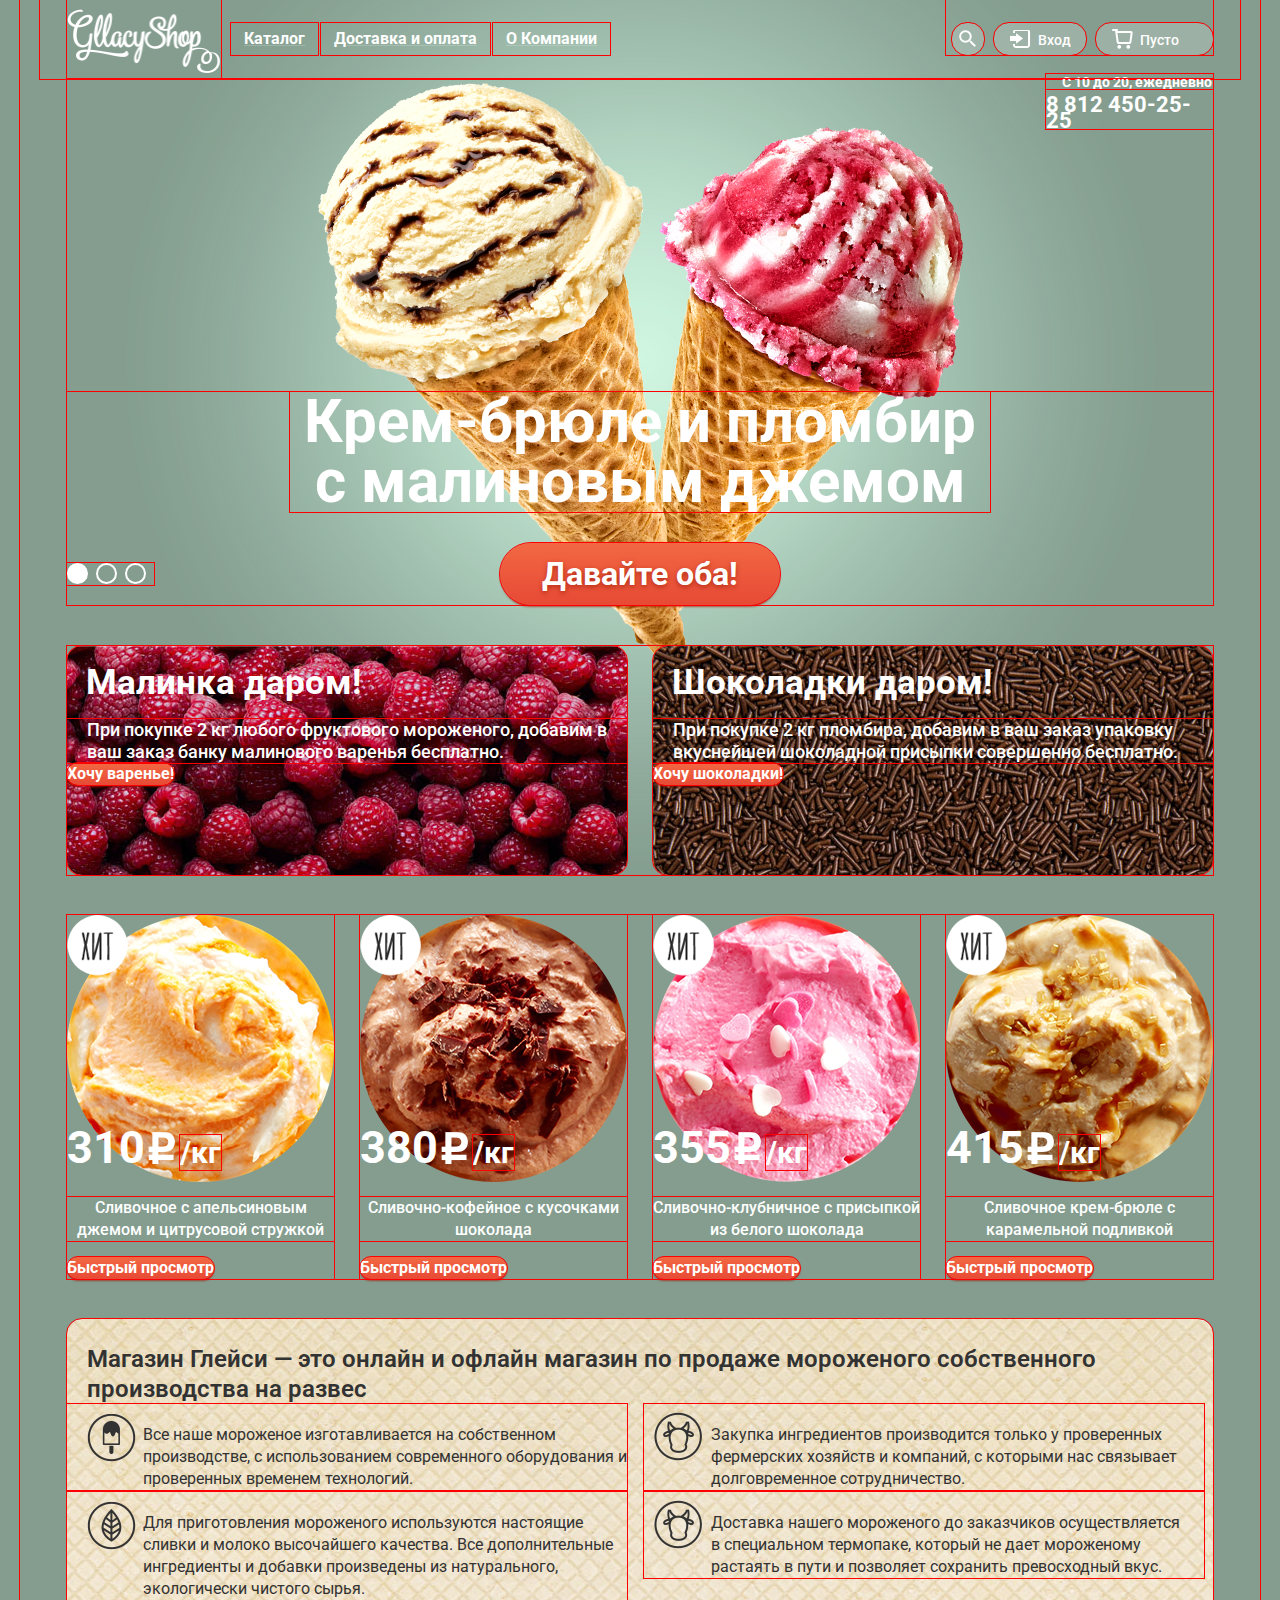
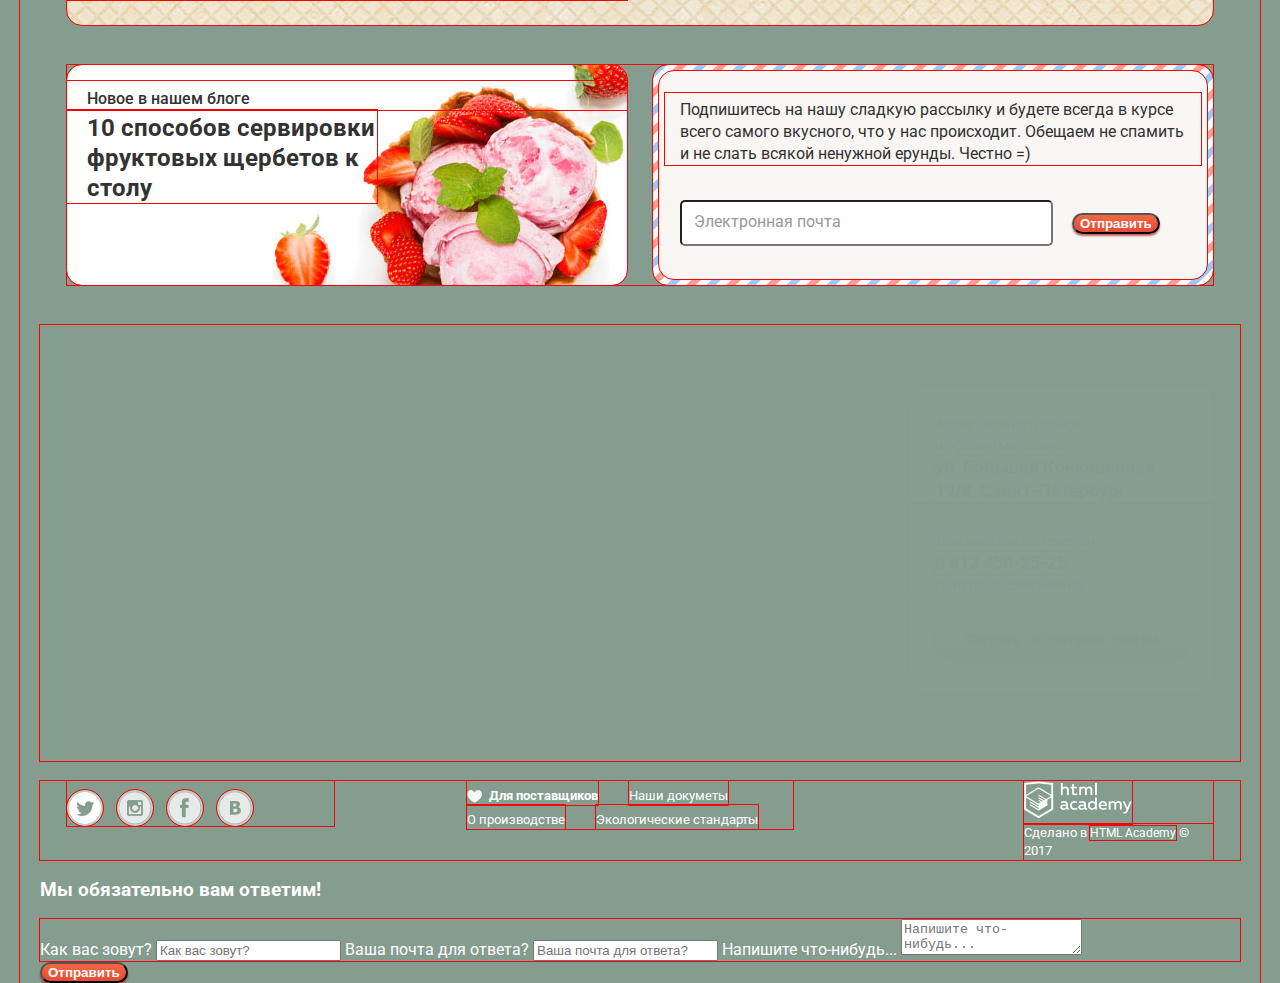
==== commit d159ebcb: "Оформление" ====
--- a/index.html
+++ b/index.html
@@ -8,6 +8,11 @@
     <link rel="stylesheet" href="css/style.css">
   </head>
   <body>
+    <input type="radio" id="btn-1" name="toggle" checked>
+    <input type="radio" id="btn-2" name="toggle">
+    <input type="radio" id="btn-3" name="toggle">
+    <div class="site-wrapper">
+      <div class="content-wrapper">
     <header class="main-header">
       <div class="container clearfix">
         <div class="header-logo">
@@ -67,35 +72,27 @@
         </div>
       </div>
     </header>  
-    <main class="container">
+      <main class="container">
       <div class="slider clearfix">
-        <div class="slider-inner">
-          <div class="slider-slides">
-            <div class="slide slide-1">
-              <img src="img/slide1.png" width="1045" height="881" alt="Крем-брюле и пломбир с малиновым джемом">
-              <h1 class="slide-title">Крем-брюле и пломбир с малиновым джемом</h1>
-              <a class="btn btn-slide" href="#">Давайте оба</a>
-            </div>
-            <div class="slide slide-2">
-              <img src="img/slide2.png" width="1045" height="881" alt="Шоколадный пломбир и лимонный сорбет">
-              <h1 class="slide-title">Шоколадный пломбир и лимонный сорбет</h1>
-              <a class="btn btn-slide" href="#">Давайте оба</a>
-            </div>
-            <div class="slide slide-3">
-              <img src="img/slide3.png" width="1045" height="881" alt="Пломбир м помадкой и клубничный щербет">
-              <h1 class="slide-title">Пломбир с помадкой и клубничный щербет</h1>
-              <a class="btn btn-slide" href="#">Давайте оба</a>
-            </div>
-          </div>
-        </div>
-        <input type="radio" id="btn-1" name="toggle" checked>
-        <input type="radio" id="btn-2" name="toggle">
-        <input type="radio" id="btn-3" name="toggle">
+        
+        <div class="slide" id="slide1">
+            <div class="slide-title">Крем-брюле и пломбир с малиновым джемом</div>
+            <a class="slide-btn" href="#">Давайте оба!</a>
+          </div>
+          <div class="slide" id="slide2">
+            <div class="slide-title">Шоколадный пломбир и лимонный сорбет</div>
+            <a class="slide-btn" href="#">Давайте оба!</a>
+          </div>
+          <div class="slide" id="slide3">
+            <div class="slide-title">Пломбир с помадкой и клубничный щербет</div>
+            <a class="slide-btn" href="#">Давайте оба!</a>
+          </div>
         <div class="slider-controls">
-          <label for="btn-1"></label>
-          <label for="btn-2"></label>
-          <label for="btn-3"></label>
-        </div>
+            <label for="btn-1"></label>
+            <label for="btn-2"></label>
+            <label for="btn-3"></label>
+        </div>
+        
       </div>
       <section class="promo clearfix">
         <div class="promo-left">
@@ -108,7 +105,7 @@
         <div class="promo-right">
           <b class="promo-name">Шоколадки даром!</b>
           <p>
-            При покпке 2 кг пломбира, добавим в ваш заказ упаковку вкуснейшей шоколадной присыпки совершенно бесплатно.
+            При покупке 2 кг пломбира, добавим в ваш заказ упаковку вкуснейшей шоколадной присыпки совершенно бесплатно.
           </p>
           <a class="btn" href="#">Хочу шоколадки!</a>
         </div>
@@ -116,32 +113,32 @@
       <section class="popular-gallery clearfix">
         <article class="gallery-item">
           <img src="img/product1.png" alt="Сливочное с апелисьновым джемом и цитрусовой стружкой" width="267" height="267">
-          <b>310 /кг</b>
+          <b>310 <span>/кг</span></b>
           <p>Сливочное с апельсиновым джемом и цитрусовой стружкой</p>
           <a class="btn" href="#">Быстрый просмотр</a>
         </article> 
         <article class="gallery-item">
           <img src="img/product2.png" alt="Сливочно-кофейное с кусочками шоколада" width="267" height="267">
-          <b>380 /кг</b> 
+          <b>380 <span>/кг</span></b> 
           <p>Сливочно-кофейное с кусочками шоколада</p>
           <a class="btn" href="#">Быстрый просмотр</a>
         </article>
         <article class="gallery-item">
           <img src="img/product3.png" alt="Сливочно-клубничное с присыпкой из белого шоколада" width="267" height="267">
-          <b>355 /кг</b>
+          <b>355 <span>/кг</span></b>
           <p>Сливочно-клубничное с присыпкой из белого шоколада</p>
           <a class="btn" href="#">Быстрый просмотр</a>
         </article> 
         <article class="gallery-item">
           <img src="img/product4.png" alt="Сливочное крем-брюле с карамельной подливкой" width="267" height="267">
-          <b>415 /кг</b> 
-          <p>Сливочне крем-брюле с карамельной подливкой</p>
+          <b>415 <span>/кг</span></b> 
+          <p>Сливочное крем-брюле с карамельной подливкой</p>
           <a class="btn" href="#">Быстрый просмотр</a>
         </article>
       </section>
       <section class="features clearfix">
         <h2>
-          Магазин Глейси - это онлайн и офлайн магазин по продаже мороженого собственного производства на развес
+          Магазин Глейси &#8212 это онлайн и офлайн магазин по продаже мороженого собственного производства на развес
         </h2>           
         <ul>
           <li class="technology">
@@ -151,7 +148,7 @@
           </li>
           <li class="producer">
             <p>
-              Закупка ингридиентов производится только у проверенных фермерских хозяйств и компаний, с которыми нас связывает долговременное сотрудничество.
+              Закупка ингредиентов производится только у проверенных фермерских хозяйств и компаний, с которыми нас связывает долговременное сотрудничество.
             </p>
           </li>
           <li class="ingredients">
@@ -172,12 +169,13 @@
           <a class="" href="#">10 способов сервировки фруктовых щербетов к столу</a>
         </div>
         <div class="block-subscribe-right">
-          <div class="">
-            <p>
-            Подпишитесь на нашу рассылку и будете всегда в курсе всего самого вкусного, что у нас происходит. Обещаем не спамить и не слать всякой ненужной ерунды. Честно =)
+          <div class="block-subscribe-right inner">
+            <p>
+            Подпишитесь на нашу сладкую рассылку и будете всегда в курсе всего самого вкусного, что у нас происходит. Обещаем не спамить и не слать всякой ненужной ерунды. Честно =)
             </p>
             <form class="appointment-form" action="https://echo.htmlacademy.ru" method="post">
-              <input type="email" name="email" value="" placeholder="Электронная почта" required>
+              <label for="email">Электронная почта</label>
+              <input type="email" id="email"  required>
              <button class="btn" type="submit">Отправить</button>
             </form>
           </div>
@@ -221,19 +219,18 @@
         </div>
         <div class="footer-links">
           <ul>
-            <li><a href="#">Для поставщиков</a></li>
+            <li><a href="#" class="heart">Для поставщиков</a></li>
+            <li><a href="#">Наши докуметы</a></li>
             <li><a href="#">О производстве</a></li>
-            <li><a href="#">Наши докуметы</a></li>
             <li><a href="#">Экологические стандарты</a></li>
           </ul>
         </div>   
         <div class="footer-copyright">
-          <a class="" href="https://htmlacademy.ru/intensive/htmlcss">
+          <a class="footer-logo" href="https://htmlacademy.ru/intensive/htmlcss">
             <img src="img/logo_htmlacademy.png" alt="htmlacademy" width="108" height="38">
           </a>
-          Сделано в
-          <a class="" href="https://htmlacademy.ru/intensive/htmlcss">HTML Academy</a>
-          2017
+          <span>Сделано в <a class="" href="https://htmlacademy.ru/intensive/htmlcss">HTML Academy</a> &#169 2017
+          </span>
         </div>
       </div>
     </footer>
@@ -249,5 +246,7 @@
         </div>
       <input type="submit" class="btn" value="Отправить">  
     </form>
+     </div>
+    </div>
   </body>
 </html>
--- a/css/style.css
+++ b/css/style.css
@@ -7,8 +7,12 @@
   font-family: "Roboto", "Arial", sans-serif;
   color: white;
   
-  background: #849d8f no-repeat 50% 0px;
+  background: #849d8f;
   background-size: 1200px auto;
+}
+
+body > input[type="radio"] {
+  display: none;
 }
 
 .container {
@@ -28,6 +32,7 @@
   float: left;
   width: 154px;
   padding-top: 9px;
+  
 }
 
 .main-navigation {
@@ -227,15 +232,21 @@
   margin-bottom: 47px;
 }
 
+.filter h2,
+.filter label {
+  font-size: 14px;
+  line-height: 16px;
+  font-weight: 500;
+  margin-top: 0px;
+  text-indent: 15px;
+}
+
 .sorting-block {
   float: left;
   width: 16.8%;
   margin-right: 16px;
 }
 
-.sorting-block label {
-  
-}
 
 .price-block {
   float: left;
@@ -270,8 +281,138 @@
 }
 
 .slider {
-  margin-bottom: 23px;
-}
+  margin-bottom: 41px;
+}
+
+.slide {
+  display: none;
+}
+
+.site-wrapper {
+  min-width: 1254px;
+  min-height: auto;
+  background-color: #849d8f;
+  background-image: url("../img/slide1.png");
+  background-repeat: no-repeat;
+  background-position: top center;
+  transition: background-image 0.0s ease, background-color 0.0s ease;
+}
+
+.site-wrapper::before,
+.site-wrapper::after {
+  content: "";
+  visibility: hidden;
+}
+
+.site-wrapper::before {
+  background-image: url("../img/slide2.png");
+}
+
+.site-wrapper::after {
+  background-image: url("../img/slide3.png");
+}
+
+.content-wrapper {
+  width: 1200px;
+  margin: 0 auto;
+  padding: 0 20px;
+}
+
+.slider {
+  position: relative;
+  padding-top: 313px;
+  text-align: center;
+  color: #ffffff;
+}
+
+.slide-title {
+  width: 700px;
+  margin: 0 auto;
+  margin-bottom: 31px;
+  font-weight: 700;
+  font-size: 60px;
+  line-height: 60px;
+}
+
+.slide-btn {
+  display: inline-block;
+  padding: 9px 42px;
+  font-weight: bold;
+  font-size: 32px;
+  line-height: 44px;
+  vertical-align: top;
+  color: #ffffff;
+  text-decoration: none;
+  text-shadow: 0 2px 5px rgba(160, 32, 11, 0.76);
+  background: #f26843;
+  background:    -moz-linear-gradient(top, #f26843 0%, #e74a35 100%);
+  background: -webkit-linear-gradient(top, #f26843 0%, #e74a35 100%);
+  background:         linear-gradient(to bottom, #f26843 0%, #e74a35 100%);
+  border-radius: 100px;
+  box-shadow: 0 2px 2px rgba(172, 16, 0, 0.64);
+}
+
+.slide-btn:hover {
+  background:    -moz-linear-gradient(top, #f58669 0%, #ec6f5e 100%);
+  background: -webkit-linear-gradient(top, #f58669 0%, #ec6f5e 100%);
+  background:         linear-gradient(to bottom, #f58669 0%, #ec6f5e 100%);
+  box-shadow: 0 2px 2px rgba(172, 16, 0, 1);
+}
+
+.slide-btn:active {
+  background:    -moz-linear-gradient(top, #d84732 0%, #e1613e 100%);
+  background: -webkit-linear-gradient(top, #d84732 0%, #e1613e 100%);
+  background:         linear-gradient(to bottom, #d84732 0%, #e1613e 100%);
+  box-shadow: inset 0 2px 2px rgba(172, 16, 0, 1);
+}
+
+.slider-controls {
+  position: absolute;
+  bottom: 20px;
+  left: 0;
+  z-index: 20;
+  font-size: 0;
+}
+
+.slider-controls label {
+  display: inline-block;
+  width: 17px;
+  height: 17px;
+  margin-right: 8px;
+  vertical-align: top;
+  background-color: transparent;
+  border: 2px solid #ffffff;
+  border-radius: 50%;
+  cursor: pointer;
+}
+
+#btn-1:checked ~ .site-wrapper #slide1,
+#btn-2:checked ~ .site-wrapper #slide2,
+#btn-3:checked ~ .site-wrapper #slide3 {
+  display: block;
+}
+
+#btn-1:checked ~ .site-wrapper {
+  background-color: #849d8f;
+  background-image: url("../img/slide1.png");
+}
+
+#btn-2:checked ~ .site-wrapper {
+  background-color: #8996a6;
+  background-image: url("../img/slide2.png");
+}
+
+#btn-3:checked ~ .site-wrapper {
+  background-color: #9d8b84;
+  background-image: url("../img/slide3.png");
+}
+
+#btn-1:checked ~ .site-wrapper label[for="btn-1"],
+#btn-2:checked ~ .site-wrapper label[for="btn-2"],
+#btn-3:checked ~ .site-wrapper label[for="btn-3"] {
+  background-color: #ffffff;
+}
+
 
 .promo {
   margin-bottom: 40px;
@@ -283,6 +424,27 @@
   min-height: 229px;
   background: url("../img/raspberries.jpg");
   border-radius: 15px;
+}
+
+.promo-name {
+  display: block;
+  margin: 16px 19px;
+  color: #ffffff;
+  font-size: 35px;
+  line-height: 41px;
+  font-weight: bold;
+}
+
+.promo-left  p,
+.promo-right p {
+  margin: 0px;
+  padding-top: 0px;
+  padding-left: 20px;
+  padding-right: 18px;
+  color: #ffffff;
+  font-size: 18px;
+  line-height: 22px;
+  font-weight: 500;
 }
 
 .promo-right {
@@ -304,6 +466,7 @@
 }
 
 .gallery-item {
+  position: relative;
   display: inline-block;
   vertical-align: top;
   width: 267px;
@@ -314,41 +477,173 @@
   color: #ffffff;
 }
 
+.popular-gallery .gallery-item::before {
+  content: "";
+  position: absolute;
+  top: 0px;
+  left: 0px;
+  width: 61px;
+  height: 61px;
+  background: url("../img/spritesheet.png") no-repeat;
+  background-position: -5px -248px;
+}
+
 .gallery-item:nth-child(4n) {
   margin-right: 0;
 }
 
 .gallery-item p {
-  text-decoration: underline;
-  text-decoration-color: rgba(255, 255, 255, 0.20);
+  display: block;
   text-align: center;
-  margin-top: 5px;
+  margin-top: 22px;
+}
+
+.gallery-item  b {
+  position: relative;
+  display: block;
+  font-weight: bold;
+  line-height: 45px;
+  font-size: 45px;
+  margin-top: -63px;
+}
+
+.gallery-item span {
+  font-weight: bold;
+  line-height: 45px;
+  font-size: 30px;
+  margin-left: 24px;
+}
+
+.gallery-item b::before {
+  content: "";
+  position: absolute;
+  top: 2px;
+  left: 78px;
+
+  width: 35px;
+  height: 45px;
+
+  background: url("../img/spritesheet.png") no-repeat;
+  background-position: -2px -683px;
+}
+
+.gallery-item:hover::after {
+  content: "";
+  position: absolute;
+  top: 50%;
+  left: 50%;
+  display: block;
+  width: 104%;
+  height: 102%;
+  border-radius: 5px;
+  background-color: rgba(248, 247, 244, 0.3);
+  box-shadow: 0 20px 20px 0 rgba (0, 0, 0, 0.15);
+  transform: translate(-50%, -50%);
 }
 
 .features {
+  margin: 0px;
   margin-bottom: 40px;
-  padding: 27px 21px;
-}
-
-.features li{
-  float: left;
-  width: 476px;
-}
-
-.technology {
+  padding: 0;
+  min-height: 306px;
+  color: #323232;
+  background-color: #efe1c2;
+  background-image: url("../img/features.jpg");
+  border-radius: 15px;
+}
+
+.features h2 {
+  font-size: 24px;
+  line-height: 30px;
+  font-weight: 600;
+  padding-top: 25px;
+  padding-left: 20px;
+  padding-right: 50px;
+  margin-bottom: 0px; 
+}
+
+.features ul {
+  margin: 0px;
+  padding: 0px;
+  list-style: none;
+}
+
+.features li {
+  display: inline-block;
+  font-size: 0;
+  vertical-align: top; 
+  margin-top: 0px;
+  margin-right: 13px;
+  padding: 0px;
+  width: 560px;
+  margin-bottom: 2px;
+  position:relative;
+}
+
+.features li:nth-child(2n) {
+  margin-right: 0px;
+}
+
+.features p {
+  color: #323232;
+  font-size: 16px;
+  line-height: 22px;
+  font-weight: 400;
+  padding-left: 76px;
+  padding-top: 20px;
+  margin: 0px;
+}
+
+.technology::before {
+  content: "";
+  position: absolute;
+  top: 10px;
+  left: 20px;
+  width: 50px;
+  height: 50px;
+  background: url("../img/spritesheet.png") no-repeat;
+  background-position: -5px -320px;
+}
+
+.producer p{
+  padding-left: 67px;
+}
+.producer::before {
+  content: "";
+  position: absolute;
+  top: 8px;
+  left: 10px;
+  width: 50px;
+  height: 50px;
+  background: url("../img/spritesheet.png") no-repeat;
+  background-position: -5px -420px;
+}
+
+.ingredients::before {
+  content: "";
+  position: absolute;
+  top: 10px;
+  left: 20px;
+  width: 50px;
+  height: 50px;
+  background: url("../img/spritesheet.png") no-repeat;
+  background-position: -5px -480px;
   
 }
 
-.producer {
-  margin-left: 83px;
-}
-
-.ingredients {
-  
-}
-
-.transportation {
-  margin-left: 83px;
+.transportation p {
+  padding-left: 67px;
+  padding-right: 20px;
+}
+.transportation::before {
+  content: "";
+  position: absolute;
+  top: 8px;
+  left: 10px;
+  width: 50px;
+  height: 50px;
+  background: url("../img/spritesheet.png") no-repeat;
+  background-position: -5px -420px;
 }
 
 .block-subscribe {
@@ -359,24 +654,96 @@
   float: left;
   width: 560px;
   min-height: 220px;
+  background-color: #ffffff;
   background-image: url("../img/strawberry.jpg");
   border-radius: 15px;
 }
 
+.block-subscribe-left p {
+  font-size: 16px;
+  line-height: 22px;
+  font-weight: 500;
+  color: #323232;
+  padding-top: 7px;
+  padding-left: 20px;
+  margin-bottom: 0px;
+}
+
+.block-subscribe-left a {
+  text-decoration: none;
+  color: #323232;
+  font-size: 24px;
+  line-height: 30px;
+  font-weight: bold;
+  display: block;
+  padding-left: 20px;
+  padding-top: 3px;
+  margin-right: 250px;
+  text-align: left;
+}
+
 .block-subscribe-right {
   float: right;
-  width: 560px;
-  min-height: 220px;
+  width: 548px;
+  height: 208px;
+  background: #f8f7f4 url("../img/post.png") center center;
+  padding: 6px;
+  border-radius: 15px;  
+}
+
+.block-subscribe-right .inner{
+  width: 536px;
+  height: 196px;
+  background: #f8f7f4 center center;
+  border-radius: 15px;
+  text-align: left;
+}
+
+.inner p {
+  font-size: 16px;
+  line-height: 22px;
+  color: #323232;
+  padding-left: 15px;
+  padding-top: 6px;
+  padding-right: 5px;
+}
+
+.appointment-form {
+  margin-top: 35px;
+  position: relative;
+}
+
+.appointment-form input{
+  width: 365px;
+  height: 40px;
+  margin-left: 15px;
+  border-radius: 5px;
+} 
+
+.appointment-form label {
+  font-size: 16px;
+  line-height: 24px;
+  color: #999999;
+  position: absolute;
+  z-index: 100;
+  top: 10px;
+  left: 29px;
+}
+
+.appointment-form .btn {
+  margin-left: 15px;
+  padding: ;
 }
 
 .location {
   position: relative;
+  background-image: url("../img/map.jpg") no-repeat;
 }
 
 .address-block {
   position: absolute;
   top: 62px;
-  right: 87px;
+  right: 27px;
   background-color: #ffffff;
   color: #323232;
   opacity: 0.98%;
@@ -385,6 +752,15 @@
   height: 305px;
 }
 
+.address-block .btn {
+  padding: 10px 30px;
+  font-size: 16px;
+  line-height: 24px;
+  display: inline-block;
+  margin-left: 25px;
+  letter-spacing: 1px;
+}
+
 .address-block p {
   margin: 0;
   font-size: 14px;
@@ -393,6 +769,10 @@
   padding-top: 28px;
 }
 
+.address-block p:nth-child(2n) {
+  margin-bottom: 23px;
+}
+
 .address-block span {
   display: block;
   font-weight: bold;
@@ -408,22 +788,96 @@
 
 .main-footer {
   margin-top: 20px;
-  padding-top: 19px;
-  padding-bottom: 25px;
-  color: #ffffff;  
+  text-decoration: none;
+  color: #ffffff; 
+  font-size: 13px;
+  line-height: 18px;
+  
 }
 
 .footer-social {
   float: left;
   width: 267px;
   margin-right: 133px;
+  text-align: left;
   
-  text-align: left;
+}
+
+.social-btn {
+  display: inline-block;
+  vertical-align: top;
+  text-align: center;
+  font-size: 0;
+  width: 32px;
+  height: 32px;
+  margin-top: 9px;
+  margin-right: 11px;
+  border: 2px solid rgba(255, 255, 255, 0.50);
+  border-radius: 50%;
+}
+
+.social-btn-tw {
+  background-image: url("../img/spritesheet.png");
+  background-position: -5px -821px;
+}
+
+.social-btn-inst{
+  background-image: url("../img/spritesheet.png");
+  background-position: -5px -378px;
+}
+
+.social-btn-fb {
+  background-image: url("../img/spritesheet.png");
+  background-position: -5px -183px;
+}
+
+.social-btn-vk {
+  background-image: url("../img/spritesheet.png");
+  background-position: -5px -863px;
 }
 
 .footer-links {
   float: left;
   width: 326px;
+}
+
+.footer-links ul{
+  list-style: none;
+  padding: 0px;
+  margin: 0px;
+}
+
+.footer-links li {
+  display: inline-block;
+  font-size: 0px;
+  vertical-align: top;
+  margin-right: 28px;
+}
+
+.footer-links a{
+  display: block;
+  text-decoration: none;
+  color: #ffffff; 
+  font-size: 13px;
+  line-height: 18px;
+  padding-top: 6px;
+}
+
+.footer-links .heart{
+  font-weight: bold;
+  position: relative;
+  padding-left: 22px;
+}
+
+.footer-links .heart::before {
+  content: "";
+  position: absolute;
+  top: 9px;
+  left: 0px;
+  width: 32px;
+  height: 23px;
+  background: url("../img/spritesheet.png") no-repeat;
+  background-position: -5px -225px;
 }
 
 .footer-copyright {
@@ -431,10 +885,30 @@
   width: 189px;
 }
 
+.footer-logo {
+  display: inline-block;
+  padding-top: 0px;
+}
+
+.footer-copyright span {
+  display: block;
+}
+
+.footer-copyright a {
+  text-decoration: none;
+  color: #ffffff;
+  font-size: 12px;
+  line-height: 18px;
+}
+
+
 .paginator {
-  float: right;
+  display: inline-block;
+  text-align: right;
   width: 190px;
-}
+  margin-bottom: 20px;
+}
+
 
 .btn {
     display: inline-block;
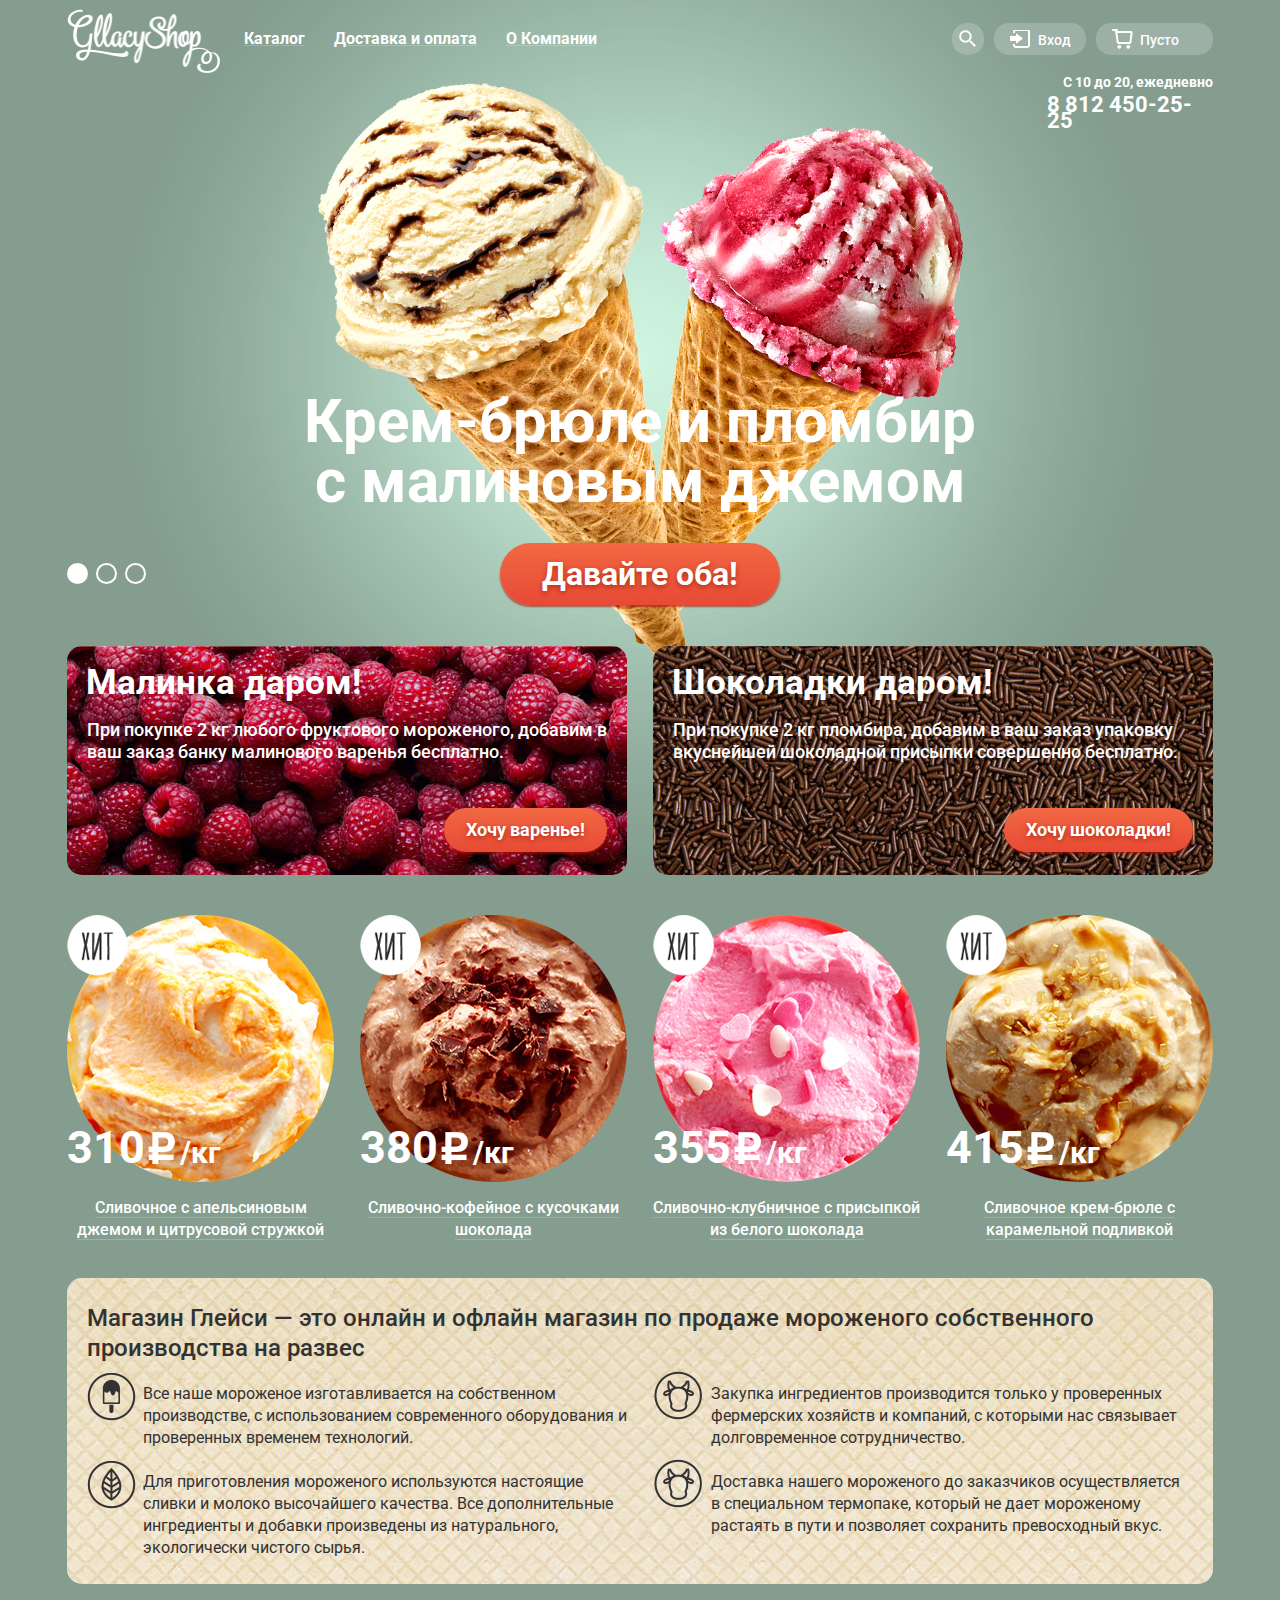
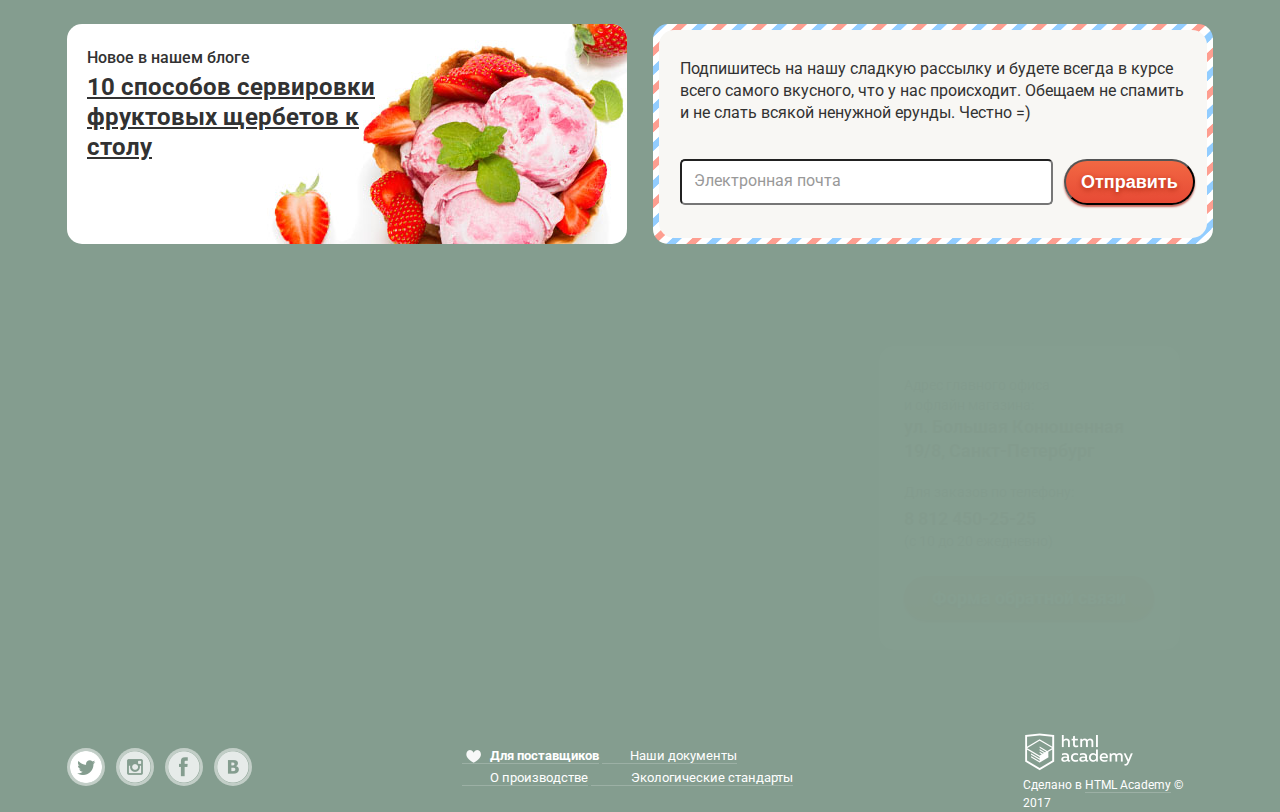
==== commit cd197c91: "Оформление" ====
--- a/index.html
+++ b/index.html
@@ -110,29 +110,29 @@
           <a class="btn" href="#">Хочу шоколадки!</a>
         </div>
       </section>
-      <section class="popular-gallery clearfix">
+      <section class="popular-gallery hit clearfix">
         <article class="gallery-item">
           <img src="img/product1.png" alt="Сливочное с апелисьновым джемом и цитрусовой стружкой" width="267" height="267">
           <b>310 <span>/кг</span></b>
-          <p>Сливочное с апельсиновым джемом и цитрусовой стружкой</p>
+          <p><a class="ice-cream-name">Сливочное с апельсиновым джемом и цитрусовой стружкой</a></p>
           <a class="btn" href="#">Быстрый просмотр</a>
         </article> 
         <article class="gallery-item">
           <img src="img/product2.png" alt="Сливочно-кофейное с кусочками шоколада" width="267" height="267">
           <b>380 <span>/кг</span></b> 
-          <p>Сливочно-кофейное с кусочками шоколада</p>
+          <p><a class="ice-cream-name">Сливочно-кофейное с кусочками шоколада</a></p>
           <a class="btn" href="#">Быстрый просмотр</a>
         </article>
         <article class="gallery-item">
           <img src="img/product3.png" alt="Сливочно-клубничное с присыпкой из белого шоколада" width="267" height="267">
           <b>355 <span>/кг</span></b>
-          <p>Сливочно-клубничное с присыпкой из белого шоколада</p>
+          <p><a class="ice-cream-name">Сливочно-клубничное с присыпкой из белого шоколада</a></p>
           <a class="btn" href="#">Быстрый просмотр</a>
         </article> 
         <article class="gallery-item">
           <img src="img/product4.png" alt="Сливочное крем-брюле с карамельной подливкой" width="267" height="267">
           <b>415 <span>/кг</span></b> 
-          <p>Сливочное крем-брюле с карамельной подливкой</p>
+          <p><a class="ice-cream-name">Сливочное крем-брюле с карамельной подливкой</a></p>
           <a class="btn" href="#">Быстрый просмотр</a>
         </article>
       </section>
@@ -174,8 +174,8 @@
             Подпишитесь на нашу сладкую рассылку и будете всегда в курсе всего самого вкусного, что у нас происходит. Обещаем не спамить и не слать всякой ненужной ерунды. Честно =)
             </p>
             <form class="appointment-form" action="https://echo.htmlacademy.ru" method="post">
-              <label for="email">Электронная почта</label>
-              <input type="email" id="email"  required>
+              <label for="email-subscribe">Электронная почта</label>
+              <input type="email" id="email-subscribe"  required>
              <button class="btn" type="submit">Отправить</button>
             </form>
           </div>
@@ -220,9 +220,9 @@
         <div class="footer-links">
           <ul>
             <li><a href="#" class="heart">Для поставщиков</a></li>
-            <li><a href="#">Наши докуметы</a></li>
+            <li><a href="#">Наши документы</a></li>
             <li><a href="#">О производстве</a></li>
-            <li><a href="#">Экологические стандарты</a></li>
+            <li><a href="#" class="standard">Экологические стандарты</a></li>
           </ul>
         </div>   
         <div class="footer-copyright">
@@ -234,18 +234,20 @@
         </div>
       </div>
     </footer>
+<!--
     <form  class="feedback" action="https://echo.htmlacademy.ru" method="post"> 
       <h3>Мы обязательно вам ответим!</h3>
         <div class="feedback-form-group">
           <label for="fullname">Как вас зовут?</label>
-          <input type="text" name="fullname" id="fullname" placeholder="Как вас зовут?" required>
-          <label for="email">Ваша почта для ответа?</label>
-          <input type="text" name="email" id="email" placeholder="Ваша почта для ответа?" required>
+          <input type="text" name="fullname" id="fullname"  required>
+          <label for="email-feedback">Ваша почта для ответа?</label>
+          <input type="text" name="email" id="emai-feedback" required>
           <label for="message">Напишите что-нибудь...</label>
-          <textarea name="message" id="message" placeholder="Напишите что-нибудь..." required></textarea>
+          <textarea name="message" id="message" required></textarea>
         </div>
       <input type="submit" class="btn" value="Отправить">  
     </form>
+-->
      </div>
     </div>
   </body>
--- a/css/style.css
+++ b/css/style.css
@@ -6,7 +6,6 @@
   line-height: 22px;
   font-family: "Roboto", "Arial", sans-serif;
   color: white;
-  
   background: #849d8f;
   background-size: 1200px auto;
 }
@@ -32,7 +31,6 @@
   float: left;
   width: 154px;
   padding-top: 9px;
-  
 }
 
 .main-navigation {
@@ -64,13 +62,18 @@
   padding: 5px 13px;
   color: #ffffff;
   text-decoration: underline;
-  text-decoration-color: rgba(255, 255, 255, 0.20);
+  text-decoration-color: rgba(255, 255, 255, 0.20); 
 }
 
 .main-navigation a:hover {
   background: #ffffff;
   border-radius: 15px;
   color: #323232;
+}
+
+.main-navigation .active {
+  background-color: #d07058;
+  border-radius: 15px;
 }
 
 .user-block {
@@ -171,10 +174,27 @@
   background-position: 5px -35px;
 }
 
+.cart {
+  display: table;
+  position: absolute;
+  top: 59px;
+  right: 27px; 
+  z-index: 1;
+  background-color: #f8f7f4;
+  border-radius: 5px;
+}
+
+.cart-items {
+  color: #323232;
+  font-size: 13px;
+  line-height: 16px;
+}
+
+
 .schedule {
   position: absolute;
   width: 167px;
-  right: 27px;
+  right: 26px;
   top: 74px;
 }
 
@@ -195,6 +215,7 @@
   font-weight: 24px;
   text-indent: 0px;
   padding-top: 7px; 
+  padding-left: 0px;
 }
 
 .breadcrumbs {
@@ -313,9 +334,11 @@
 }
 
 .content-wrapper {
+/*
   width: 1200px;
   margin: 0 auto;
   padding: 0 20px;
+*/
 }
 
 .slider {
@@ -445,6 +468,7 @@
   font-size: 18px;
   line-height: 22px;
   font-weight: 500;
+  margin-bottom: 45px;
 }
 
 .promo-right {
@@ -455,14 +479,51 @@
   border-radius: 15px;
 }
 
+.btn {
+  display: inline-block;
+  font-weight: bold;
+  font-size: 18px;
+  line-height: 24px;
+  vertical-align: top;
+  color: #ffffff;
+  text-decoration: none;
+  text-shadow: 0 2px 5px rgba(160, 32, 11, 0.76);
+  background: #f26843;
+  background:    -moz-linear-gradient(top, #f26843 0%, #e74a35 100%);
+  background: -webkit-linear-gradient(top, #f26843 0%, #e74a35 100%);
+  background:         linear-gradient(to bottom, #f26843 0%, #e74a35 100%);
+  border-radius: 100px;
+  box-shadow: 0 2px 2px rgba(172, 16, 0, 0.64); 
+}
+
+.btn:hover {
+  background:    -moz-linear-gradient(top, #f58669 0%, #ec6f5e 100%);
+  background: -webkit-linear-gradient(top, #f58669 0%, #ec6f5e 100%);
+  background:         linear-gradient(to bottom, #f58669 0%, #ec6f5e 100%);
+  box-shadow: 0 2px 2px rgba(172, 16, 0, 1);
+}
+
+btn:active {
+  background:    -moz-linear-gradient(top, #d84732 0%, #e1613e 100%);
+  background: -webkit-linear-gradient(top, #d84732 0%, #e1613e 100%);
+  background:         linear-gradient(to bottom, #d84732 0%, #e1613e 100%);
+  box-shadow: inset 0 2px 2px rgba(172, 16, 0, 1);
+}
+
+
+.promo .btn {
+  float: right;
+  margin-right: 20px;
+  padding: 10px 22px;
+}
+
 .popular-gallery {
-  margin-bottom: 40px;
+  margin-bottom: 44px;
   font-size: 0px;
 }
 
-.gallery {
-  margin-bottom: 40px;
-  font-size: 0px;
+.hit {
+   margin-bottom: -19px;
 }
 
 .gallery-item {
@@ -475,9 +536,10 @@
   font-weight: 500;
   line-height: 22px;
   color: #ffffff;
-}
-
-.popular-gallery .gallery-item::before {
+  margin-bottom: 20px;
+}
+
+.hit .gallery-item::before {
   content: "";
   position: absolute;
   top: 0px;
@@ -486,6 +548,10 @@
   height: 61px;
   background: url("../img/spritesheet.png") no-repeat;
   background-position: -5px -248px;
+}
+
+.gallery-item:hover a {
+  border-bottom: none;
 }
 
 .gallery-item:nth-child(4n) {
@@ -507,6 +573,21 @@
   margin-top: -63px;
 }
 
+.gallery-item .btn {
+  position: absolute;
+  z-index: 2;
+  display: none;
+  padding: 10px 20px;
+  margin-left: 30px;
+  margin-top: -7px;
+ 
+}
+
+.gallery-item:hover .btn{
+  display: inline-block;
+  z-index: 100;
+}
+
 .gallery-item span {
   font-weight: bold;
   line-height: 45px;
@@ -519,26 +600,33 @@
   position: absolute;
   top: 2px;
   left: 78px;
-
   width: 35px;
   height: 45px;
-
   background: url("../img/spritesheet.png") no-repeat;
   background-position: -2px -683px;
 }
 
+.gallery-item .ice-cream-name {
+  border-bottom: 1px solid rgba(255, 255, 255, 0.2);
+}
+
+.gallery-item:hover {
+  z-index: 1;
+}
+
 .gallery-item:hover::after {
   content: "";
   position: absolute;
-  top: 50%;
+  top: 58%;
   left: 50%;
   display: block;
-  width: 104%;
-  height: 102%;
+  width: 293px;
+  height: 405px;
   border-radius: 5px;
   background-color: rgba(248, 247, 244, 0.3);
   box-shadow: 0 20px 20px 0 rgba (0, 0, 0, 0.15);
   transform: translate(-50%, -50%);
+  z-index: -1;
 }
 
 .features {
@@ -555,7 +643,7 @@
 .features h2 {
   font-size: 24px;
   line-height: 30px;
-  font-weight: 600;
+  font-weight: 500;
   padding-top: 25px;
   padding-left: 20px;
   padding-right: 50px;
@@ -670,12 +758,12 @@
 }
 
 .block-subscribe-left a {
-  text-decoration: none;
+  display: block;
+  text-decoration: underline;
   color: #323232;
   font-size: 24px;
   line-height: 30px;
   font-weight: bold;
-  display: block;
   padding-left: 20px;
   padding-top: 3px;
   margin-right: 250px;
@@ -731,8 +819,8 @@
 }
 
 .appointment-form .btn {
-  margin-left: 15px;
-  padding: ;
+  margin-left: 7px;
+  padding: 9px 15px;
 }
 
 .location {
@@ -743,34 +831,32 @@
 .address-block {
   position: absolute;
   top: 62px;
-  right: 27px;
+  right: 100px;
   background-color: #ffffff;
-  color: #323232;
   opacity: 0.98%;
   border-radius: 15px;
-  width: 303px;
-  height: 305px;
+  padding: 29px 26px 20px 25px;
 }
 
 .address-block .btn {
-  padding: 10px 30px;
-  font-size: 16px;
+  padding: 10px 28px;
+  font-size: 18px;
   line-height: 24px;
-  display: inline-block;
-  margin-left: 25px;
-  letter-spacing: 1px;
+  font-weight: bold;
+  display: inline-block;
+  margin-bottom: 10px;
 }
 
 .address-block p {
-  margin: 0;
+  margin: 0px;
   font-size: 14px;
   line-height: 20px;
-  padding-left: 25px;
-  padding-top: 28px;
+  color: #323232;
+  margin-bottom: 19px;
 }
 
 .address-block p:nth-child(2n) {
-  margin-bottom: 23px;
+  margin-bottom: 25px;
 }
 
 .address-block span {
@@ -780,14 +866,16 @@
   line-height: 24px;
 }
 
-.address-block a {
+
+.address-block a:first-child {
   text-decoration: none;
   color: #323232;
-  
+  display: inline-block;
+  margin-top: 5px;
 }
 
 .main-footer {
-  margin-top: 20px;
+  margin-top: 13px;
   text-decoration: none;
   color: #ffffff; 
   font-size: 13px;
@@ -798,9 +886,8 @@
 .footer-social {
   float: left;
   width: 267px;
-  margin-right: 133px;
-  text-align: left;
-  
+  margin-right: 128px;
+  text-align: left;  
 }
 
 .social-btn {
@@ -810,10 +897,13 @@
   font-size: 0;
   width: 32px;
   height: 32px;
-  margin-top: 9px;
-  margin-right: 11px;
-  border: 2px solid rgba(255, 255, 255, 0.50);
+  margin-top: 15px;
+  margin-right: 8px;
+  border: 3px solid rgba(255, 255, 255, 0.50);
   border-radius: 50%;
+}
+
+.social-btn:hover {
 }
 
 .social-btn-tw {
@@ -838,42 +928,50 @@
 
 .footer-links {
   float: left;
-  width: 326px;
+  width: 370px;
 }
 
 .footer-links ul{
   list-style: none;
   padding: 0px;
   margin: 0px;
+  padding-top: 14px;
 }
 
 .footer-links li {
   display: inline-block;
   font-size: 0px;
   vertical-align: top;
-  margin-right: 28px;
+  margin: 0px;
+}
+
+.footer-links li:nth-child {
+  margin-right: 0px; 
 }
 
 .footer-links a{
-  display: block;
   text-decoration: none;
   color: #ffffff; 
   font-size: 13px;
   line-height: 18px;
-  padding-top: 6px;
+  padding-left: 28px;
+  border-bottom: 1px solid rgba(255, 255, 255, 0.20);
+}
+
+.footer-links .standard {
+  padding-left: 40px;
 }
 
 .footer-links .heart{
   font-weight: bold;
   position: relative;
-  padding-left: 22px;
 }
 
 .footer-links .heart::before {
   content: "";
   position: absolute;
-  top: 9px;
-  left: 0px;
+  top: 2px;
+  left: 4px;
   width: 32px;
   height: 23px;
   background: url("../img/spritesheet.png") no-repeat;
@@ -882,16 +980,20 @@
 
 .footer-copyright {
   float: right;
-  width: 189px;
+  width: 200px;
 }
 
 .footer-logo {
   display: inline-block;
-  padding-top: 0px;
+  margin-left: 12px; 
 }
 
 .footer-copyright span {
   display: block;
+  font-size: 12px;
+  line-height: 18px;
+  padding-left: 10px;
+  
 }
 
 .footer-copyright a {
@@ -901,43 +1003,92 @@
   line-height: 18px;
 }
 
+.footer-copyright a:last-child {
+  border-bottom: 1px solid rgba(255, 255, 255, 0.20);
+}
+
 
 .paginator {
-  display: inline-block;
-  text-align: right;
-  width: 190px;
-  margin-bottom: 20px;
-}
-
-
-.btn {
-    display: inline-block;
-    color: #fff;
-    font-weight: bold;
-    text-decoration: none;
-    background: #f26843;
-    background: linear-gradient(to bottom, #f26843 0%, #e74a35 100%);
-    box-shadow: 0 2px 2px rgba(172, 16, 0, 0.64);
-    border-radius: 50px;
-    
-}
-
-.btn:hover {
-    background: #f58669;
-    background: linear-gradient(to bottom, #f58669 0%, #ec6f5e 100%);
-    box-shadow: 0 1px 2px rgba(172, 16, 0, 1);
-}
-
-.btn:active {
-    background: #d74531;
-    background: linear-gradient(to bottom, #d74531 0%, #e1613e 100%);
-    box-shadow: inset 0 2px 2px rgba(148, 39, 24, 1);
-}
-
-.btn:visited {
-    color: #ffffff;
-}
-
+  float: right;
+  width: 198px;
+  margin-bottom: 21px;
+  white-space: nowrap;
+}
+
+.paginator a {
+  display: inline-block;
+  min-width: 26px;
+  height: 26px;
+  text-align: center;
+  vertical-align: middle;
+  line-height: 26px;
+  text-decoration: none;
+  font-weight: 500;
+  color: #ffffff;
+}
+
+.paginator .prev, 
+.paginator .next {
+  font-size: 0px;
+}
+
+.paginator .prev {
+  background-image: url(".png");
+  background-repeat: no-repeat;
+  background-position: 0 0;
+}
+
+.paginator .next {
+    background-image: url(".png");
+    background-repeat: no-repeat;
+    background-position: 0 -40px;
+}
+
+.paginator .current {
+   background-color: #f8f7f4;
+   color: #323232;
+   border-radius: 100px;
+}
+
+.paginator .disabled {
+    opacity: 0.2;
+}
+
+.paginator a:hover {
+    background-color: rgba(255, 255, 255, 0.2);
+   border-radius: 100px;
+  
+}
+
+hr {
+  width: 1146px;
+  color: rgba(255, 255, 255, 0.30);
+  size: 1px;
+  margin-bottom: 18px;
+}
+
+.feedback {
+  width: 425px;
+  padding: 13px 25px 25px;
+  min-height: 442px;
+  background-color: #f8f7f4;
+  border-radius: 15px;
+  position: fixed;
+  left: 50%;
+  top: 50%;
+  z-index: 10;
+  transform: translate(-50%,-50%);
+}
+
+.feedback h3 {
+  font-size: 24px;
+  line-height: 28px;
+  color: #323232;
+  font-weight: 500;
+}
+
+
+/*
 div, 
 article, 
 header, 
@@ -948,3 +1099,4 @@
 span {
   outline: 1px solid red;
 }
+*/
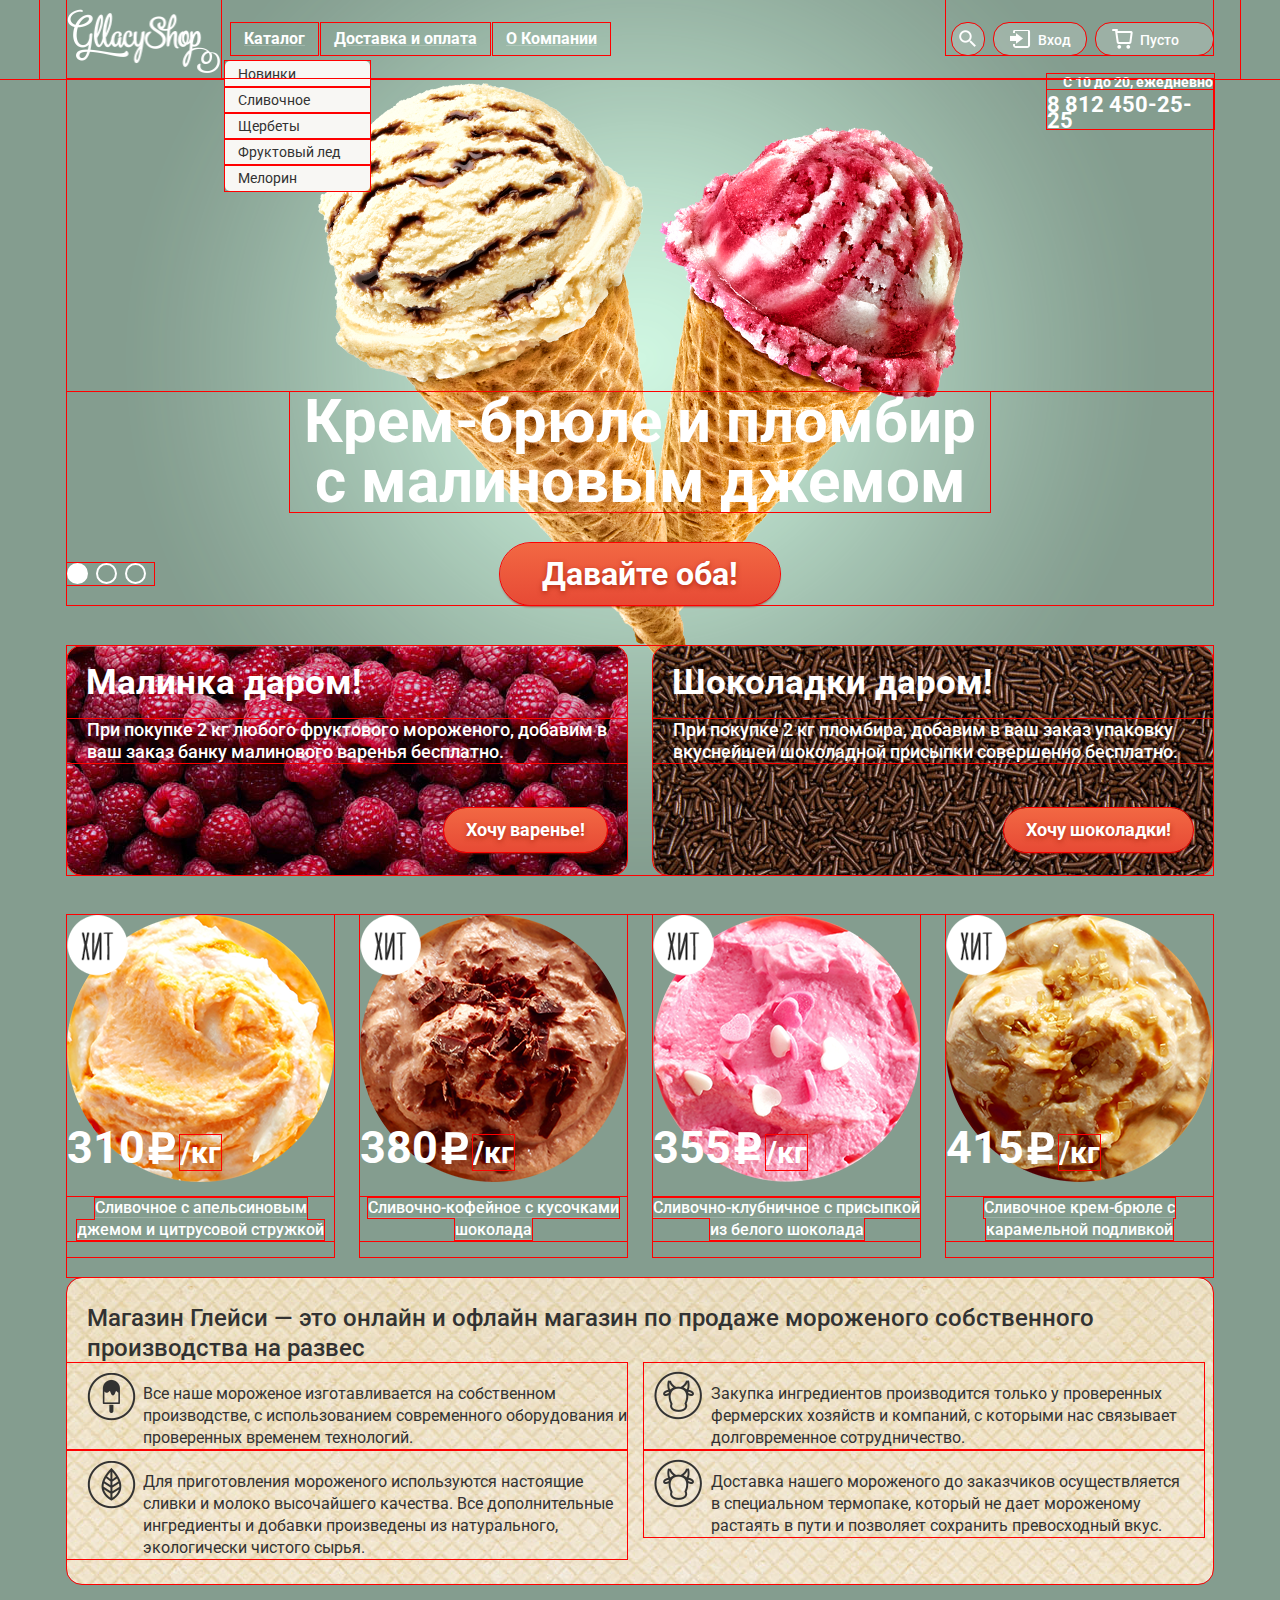
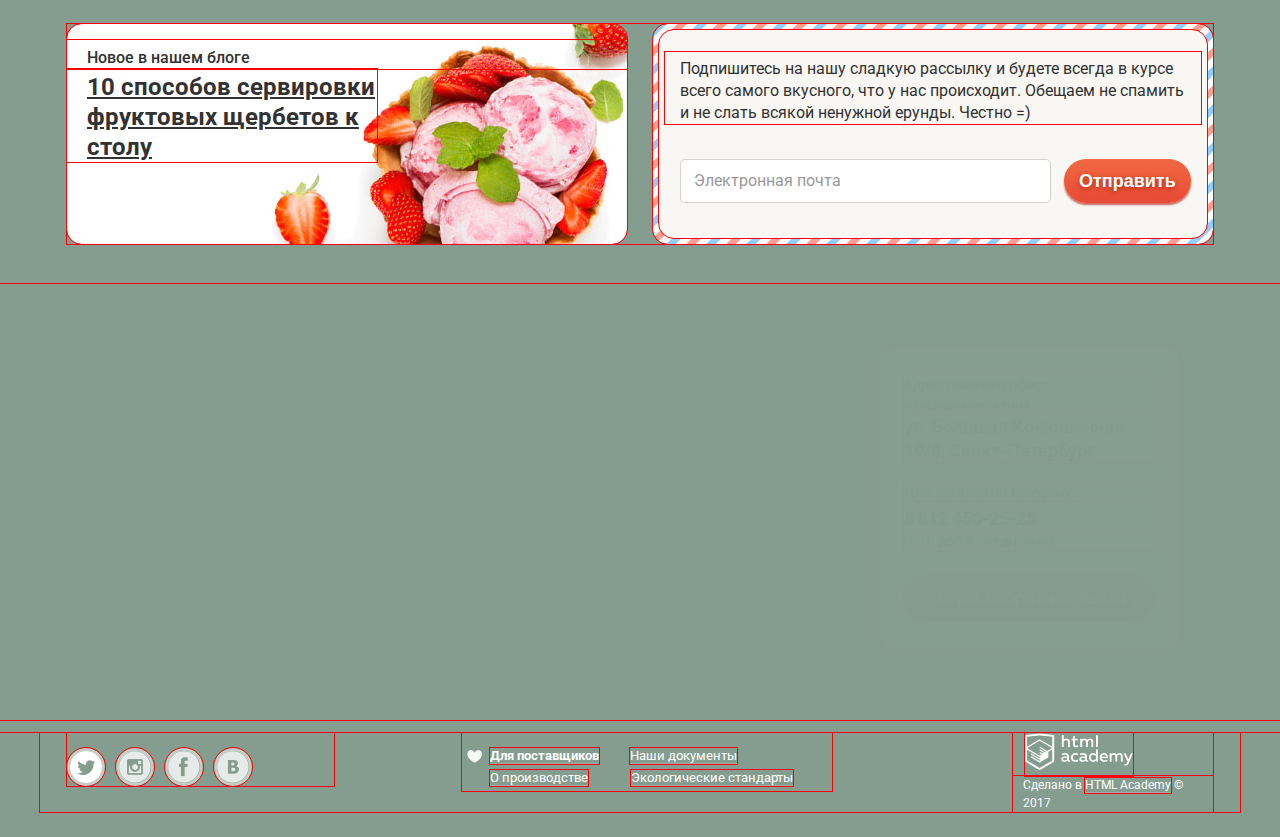
==== commit 9b4c7934: "Оформление" ====
--- a/index.html
+++ b/index.html
@@ -22,7 +22,6 @@
           <ul class="menu">
             <li>
               <a href="#">Каталог</a>
-<!--
                 <ul class="sub-menu">
                   <li><a href="#">Новинки</a>
                   <li><a href="catalog.html">Сливочное</a></li>
@@ -30,7 +29,6 @@
                   <li><a href="#">Фруктовый лед</a></li>
                   <li><a href="#">Мелорин</a></li>    
                 </ul>
--->
             </li>
             <li>
               <a href="#">Доставка и оплата</a>
@@ -222,7 +220,7 @@
             <li><a href="#" class="heart">Для поставщиков</a></li>
             <li><a href="#">Наши документы</a></li>
             <li><a href="#">О производстве</a></li>
-            <li><a href="#" class="standard">Экологические стандарты</a></li>
+            <li><a href="#">Экологические стандарты</a></li>
           </ul>
         </div>   
         <div class="footer-copyright">
--- a/css/style.css
+++ b/css/style.css
@@ -40,24 +40,37 @@
   padding-top: 23px;
 }
 
-.main-navigation ul {
+.main-navigation .menu {
   margin: 0;
   padding: 0;
   list-style: none;
   font-size: 0;
 }
 
-.main-navigation li {
+.menu > li {
   display: inline-block;
   font-size: 16px;
   line-height: 22px;
   font-weight: bold;
   vertical-align: middle;
-  margin-right: 3px;
-  
-}
-
-.main-navigation a {
+  margin-right: 3px; 
+  position: relative
+}
+
+.sub-menu {
+    position: absolute;
+    margin: 0;
+    padding: 0;
+    list-style: none;
+    background: #f8f7f4;
+    width: 145px;
+    top: 38px;
+    left: -6px;
+    color: #323232;
+    border-radius: 5px;
+}
+
+.menu  a {
   display: block;
   padding: 5px 13px;
   color: #ffffff;
@@ -74,6 +87,13 @@
 .main-navigation .active {
   background-color: #d07058;
   border-radius: 15px;
+}
+
+.sub-menu a {
+   color: #323232;
+   font-size: 14px;
+   line-height: 16px;
+   font-weight: normal;
 }
 
 .user-block {
@@ -224,6 +244,7 @@
   margin-top: 15px;
   font-size: 0px;
   padding-top: 5px;
+  margin-bottom: -1px;
 }
 
 .breadcrumbs a{
@@ -254,25 +275,101 @@
 }
 
 .filter h2,
-.filter label {
+.sorting-block label {
   font-size: 14px;
   line-height: 16px;
   font-weight: 500;
   margin-top: 0px;
+  padding-top: 0px;
   text-indent: 15px;
+}
+
+.sorting-block label {
+  display: inline-block;
+  vertical-align: top;
+  padding-left: 2px;
 }
 
 .sorting-block {
   float: left;
   width: 16.8%;
   margin-right: 16px;
-}
-
+  margin-bottom: 15px;
+}
+
+.sorting-block select {
+  border: none;
+  padding: 9px 13px;
+  border-radius: 17px;
+  color: #ffffff;
+  font-size: 16px;
+  line-height: 18px;
+  font-weight: 500;
+  background-color: rgba(255, 255, 255, 0.20);
+}
+
+.sorting-block select:hover {
+   color: #323232;
+   background-color: #ffffff;
+}
 
 .price-block {
   float: left;
   width: 19%;
   margin-right: 16px;
+  margin-bottom: 15px;
+}
+
+.price-block h2 {
+  margin-bottom: 7px;
+}
+
+.price-block .price1 {
+  position: relative;
+  width: 218px;
+  min-height: 36px;
+  background-color: rgba(255, 255, 255, 0.20);
+  border-radius: 17px;
+}
+
+.price-block .price2 {
+  position: absolute;
+  width: 188px;
+  height: 4px;
+  background-color: rgba(255, 255, 255, 0.50);
+  top: 16px;
+  left: 15px;
+  cursor: pointer;
+}
+
+.price-block .price3 {
+  position: relative;
+  width: 108px;
+  height: 4px;
+  background-color: #ffffff;
+  margin-left: 25px;
+  cursor: pointer;
+}
+
+.price3::before,
+.price3::after {
+  position: absolute;
+  content: "";
+  width: 20px;
+  height: 20px;
+  background-color: #ffffff;
+  border-radius: 50px;
+  cursor: pointer;
+}
+
+.price3::before {
+  top: -9px;
+  left: -5px; 
+}
+
+.price3::after {
+  top: -9px;
+  left: 93px; 
 }
 
 .fat-block {
@@ -280,13 +377,27 @@
   width: 36.1%;
 }
 
-.fat-block h2,
-.checkbox-area h2 {
-  padding: 0px;
-  font-size: 14px;
-  line-height: 16px;
-  font-weight: 500;
-  text-indent: 15px;
+.fat-block h2 {
+  margin-bottom: 13px;
+}
+
+.fat-block input {
+  display: none;
+}
+
+.fat-block label {
+  margin-left: 46px;
+  position: relative;
+}
+
+.fat-block label::before {
+  content: "";
+  width: 20px;
+  height: 20px;
+  position: absolute;
+  background-color: #323232;
+  top: 0px;
+  left: -30px;
 }
 
 .checkbox-area {
@@ -806,6 +917,9 @@
   height: 40px;
   margin-left: 15px;
   border-radius: 5px;
+  border-style: solid;
+  border-color: #d3d3d2;
+  border-width: 1px;
 } 
 
 .appointment-form label {
@@ -819,8 +933,11 @@
 }
 
 .appointment-form .btn {
-  margin-left: 7px;
-  padding: 9px 15px;
+  border: none;
+  margin-left: 9px;
+  padding: 10px 15px;
+  font-size: 18px;
+  line-height: 24px;
 }
 
 .location {
@@ -880,7 +997,7 @@
   color: #ffffff; 
   font-size: 13px;
   line-height: 18px;
-  
+  padding-bottom: 25px;
 }
 
 .footer-social {
@@ -943,24 +1060,33 @@
   font-size: 0px;
   vertical-align: top;
   margin: 0px;
-}
-
+  padding-left: 28px;
+}
+
+.footer-links li:last-child {
+  padding-left: 40px;
+}
+
+/*
 .footer-links li:nth-child {
   margin-right: 0px; 
 }
+*/
 
 .footer-links a{
   text-decoration: none;
   color: #ffffff; 
   font-size: 13px;
   line-height: 18px;
-  padding-left: 28px;
+/*  padding-left: 28px;*/
   border-bottom: 1px solid rgba(255, 255, 255, 0.20);
 }
 
+/*
 .footer-links .standard {
   padding-left: 40px;
 }
+*/
 
 .footer-links .heart{
   font-weight: bold;
@@ -971,7 +1097,7 @@
   content: "";
   position: absolute;
   top: 2px;
-  left: 4px;
+  left: -23px;
   width: 32px;
   height: 23px;
   background: url("../img/spritesheet.png") no-repeat;
@@ -1006,7 +1132,6 @@
 .footer-copyright a:last-child {
   border-bottom: 1px solid rgba(255, 255, 255, 0.20);
 }
-
 
 .paginator {
   float: right;
@@ -1055,9 +1180,8 @@
 }
 
 .paginator a:hover {
-    background-color: rgba(255, 255, 255, 0.2);
-   border-radius: 100px;
-  
+   background-color: rgba(255, 255, 255, 0.2);
+   border-radius: 100px; 
 }
 
 hr {
@@ -1088,7 +1212,6 @@
 }
 
 
-/*
 div, 
 article, 
 header, 
@@ -1099,4 +1222,3 @@
 span {
   outline: 1px solid red;
 }
-*/
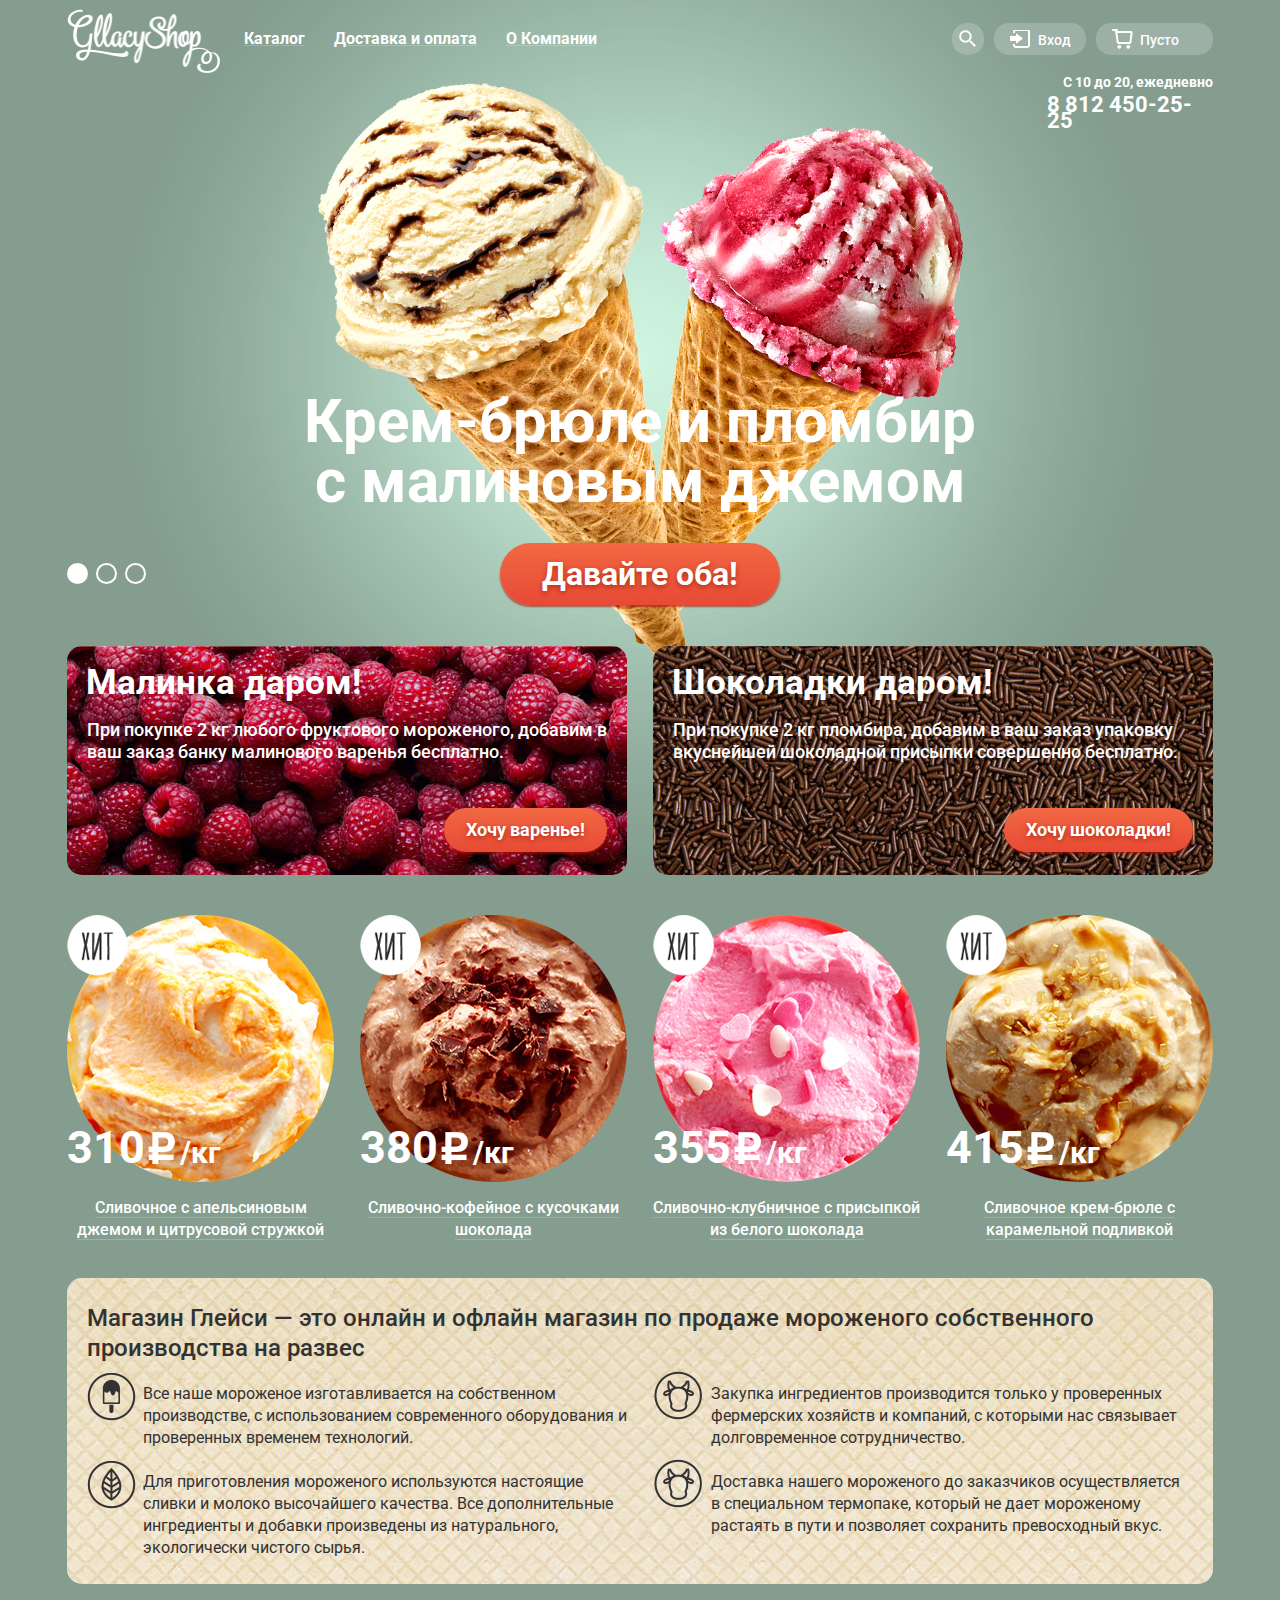
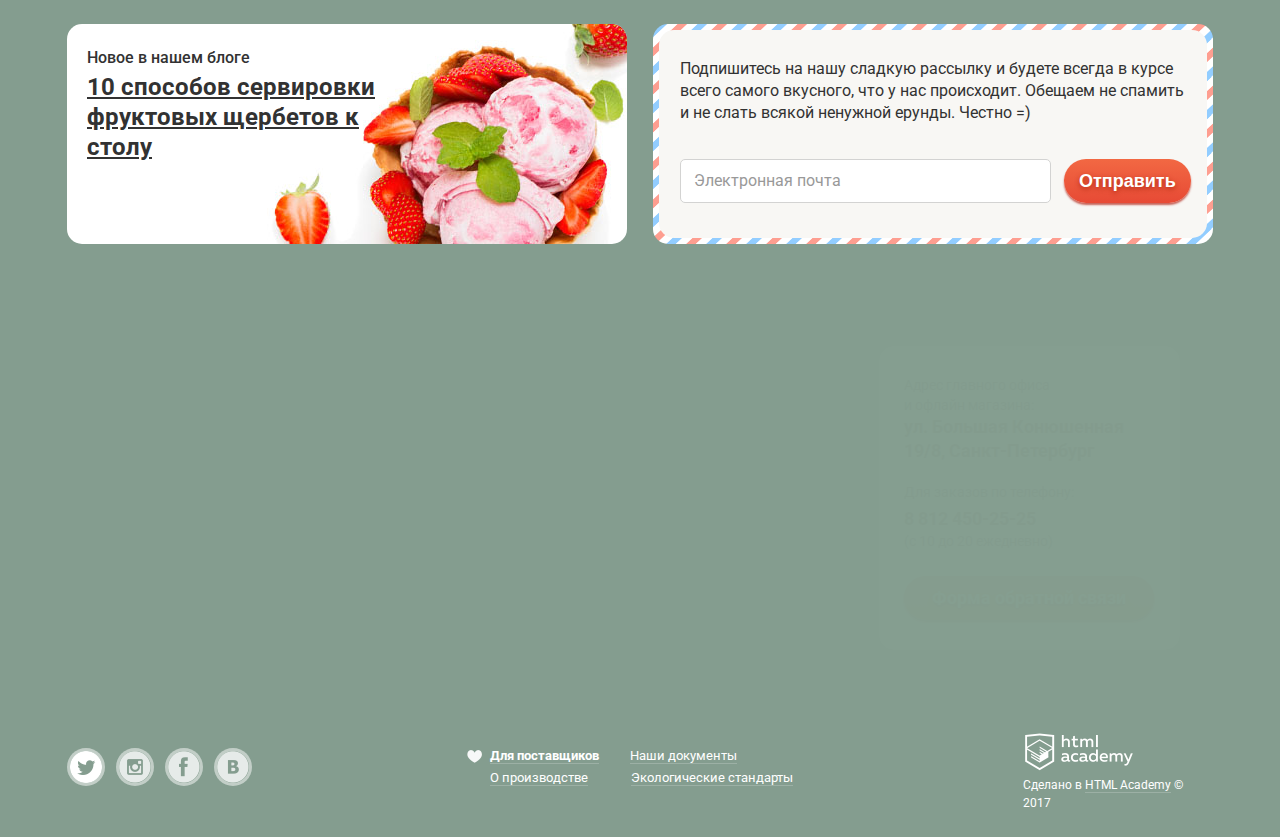
==== commit 5e4d70a4: "Форма в поиске" ====
--- a/index.html
+++ b/index.html
@@ -20,10 +20,10 @@
         </div>
         <nav class="main-navigation">
           <ul class="menu">
-            <li>
+            <li class="menu-catalog">
               <a href="#">Каталог</a>
                 <ul class="sub-menu">
-                  <li><a href="#">Новинки</a>
+                  <li><a href="#" class="novelty">Новинки</a>
                   <li><a href="catalog.html">Сливочное</a></li>
                   <li><a href="#">Щербеты</a></li>
                   <li><a href="#">Фруктовый лед</a></li>
@@ -40,12 +40,12 @@
         </nav>
         <div class="user-block">
           <a class="search" href="#"></a>
-<!--
-            <form action="https://echo.htmlacademy.ru" method="post">
-              <label for="search"></label>  
-              <input type="search" name="search" placeholder="Что ищем?" autofocus>
-            </form>
--->
+            <div class="form-search">  
+              <form action="https://echo.htmlacademy.ru" method="post">
+                <label for="search"></label>  
+                <input type="search" name="search" autofocus placeholder="Что ищем?">
+              </form>
+            </div>
           <a class="login" href="#">Вход</a>
 <!--
             <form action="https://echo.htmlacademy.ru" method="post">
--- a/css/style.css
+++ b/css/style.css
@@ -63,11 +63,48 @@
     padding: 0;
     list-style: none;
     background: #f8f7f4;
-    width: 145px;
+    width: 142px;
     top: 38px;
     left: -6px;
     color: #323232;
-    border-radius: 5px;
+    border-radius: 6px;
+    z-index: 2;
+    padding-bottom: 8px;
+    display: none;
+}
+
+.menu-catalog:hover .sub-menu {
+    display: block;
+}
+
+.sub-menu li:first-child {
+  padding-top: 5px;
+  padding-bottom: 7px;
+  position: relative;
+}
+
+.sub-menu li:first-child::after {
+  content: "";
+  width: 128px;
+  height: 1px;
+  position: absolute;
+  background-color: #d1d0ce;
+  top: 37px;
+}
+
+.sub-menu li {
+  padding: 0px;
+  padding-left: 6px;
+  padding-top: 5px; 
+}
+
+.sub-menu li:hover {
+  background-color: #fbded8;
+}
+
+.sub-menu li:first-child:hover {
+  background-color: #f8f7f4;
+  border-radius: 6px;
 }
 
 .menu  a {
@@ -79,7 +116,7 @@
 }
 
 .main-navigation a:hover {
-  background: #ffffff;
+  background: #f8f7f4;
   border-radius: 15px;
   color: #323232;
 }
@@ -87,6 +124,10 @@
 .main-navigation .active {
   background-color: #d07058;
   border-radius: 15px;
+}
+
+.sub-menu a:hover {
+  background-color: #fbded8;
 }
 
 .sub-menu a {
@@ -94,6 +135,21 @@
    font-size: 14px;
    line-height: 16px;
    font-weight: normal;
+}
+
+.sub-menu .novelty {
+  font-weight: bold;
+}
+
+.menu-catalog::after {
+  content: "";
+  width: 86px;
+  height: 10px;
+  position: absolute;
+}
+
+.sub-menu .novelty:hover {
+  background-color: #f8f7f4;
 }
 
 .user-block {
@@ -141,6 +197,31 @@
   height: 23px;
   background: url("../img/spritesheet.png") no-repeat;
   background-position: -5px -794px;
+}
+
+.form-search {
+  position: absolute;
+  top: 59px;
+  right: 256px;
+  padding: 20px 15px;
+  border-radius: 7px;
+  background-color: #f8f7f4;
+  z-index: 2;
+  display: none;
+}
+
+.form-search input {
+  border: solid;
+  border-color: #d3d3d2;
+  border-width: 1px;
+  border-radius: 7px;
+  width: 311px;
+  height: 44px;
+  padding-left: 14px;
+}
+
+.search:hover .form-search {
+  display: block;
 }
 
 .login {
@@ -1212,6 +1293,7 @@
 }
 
 
+/*
 div, 
 article, 
 header, 
@@ -1222,3 +1304,4 @@
 span {
   outline: 1px solid red;
 }
+*/
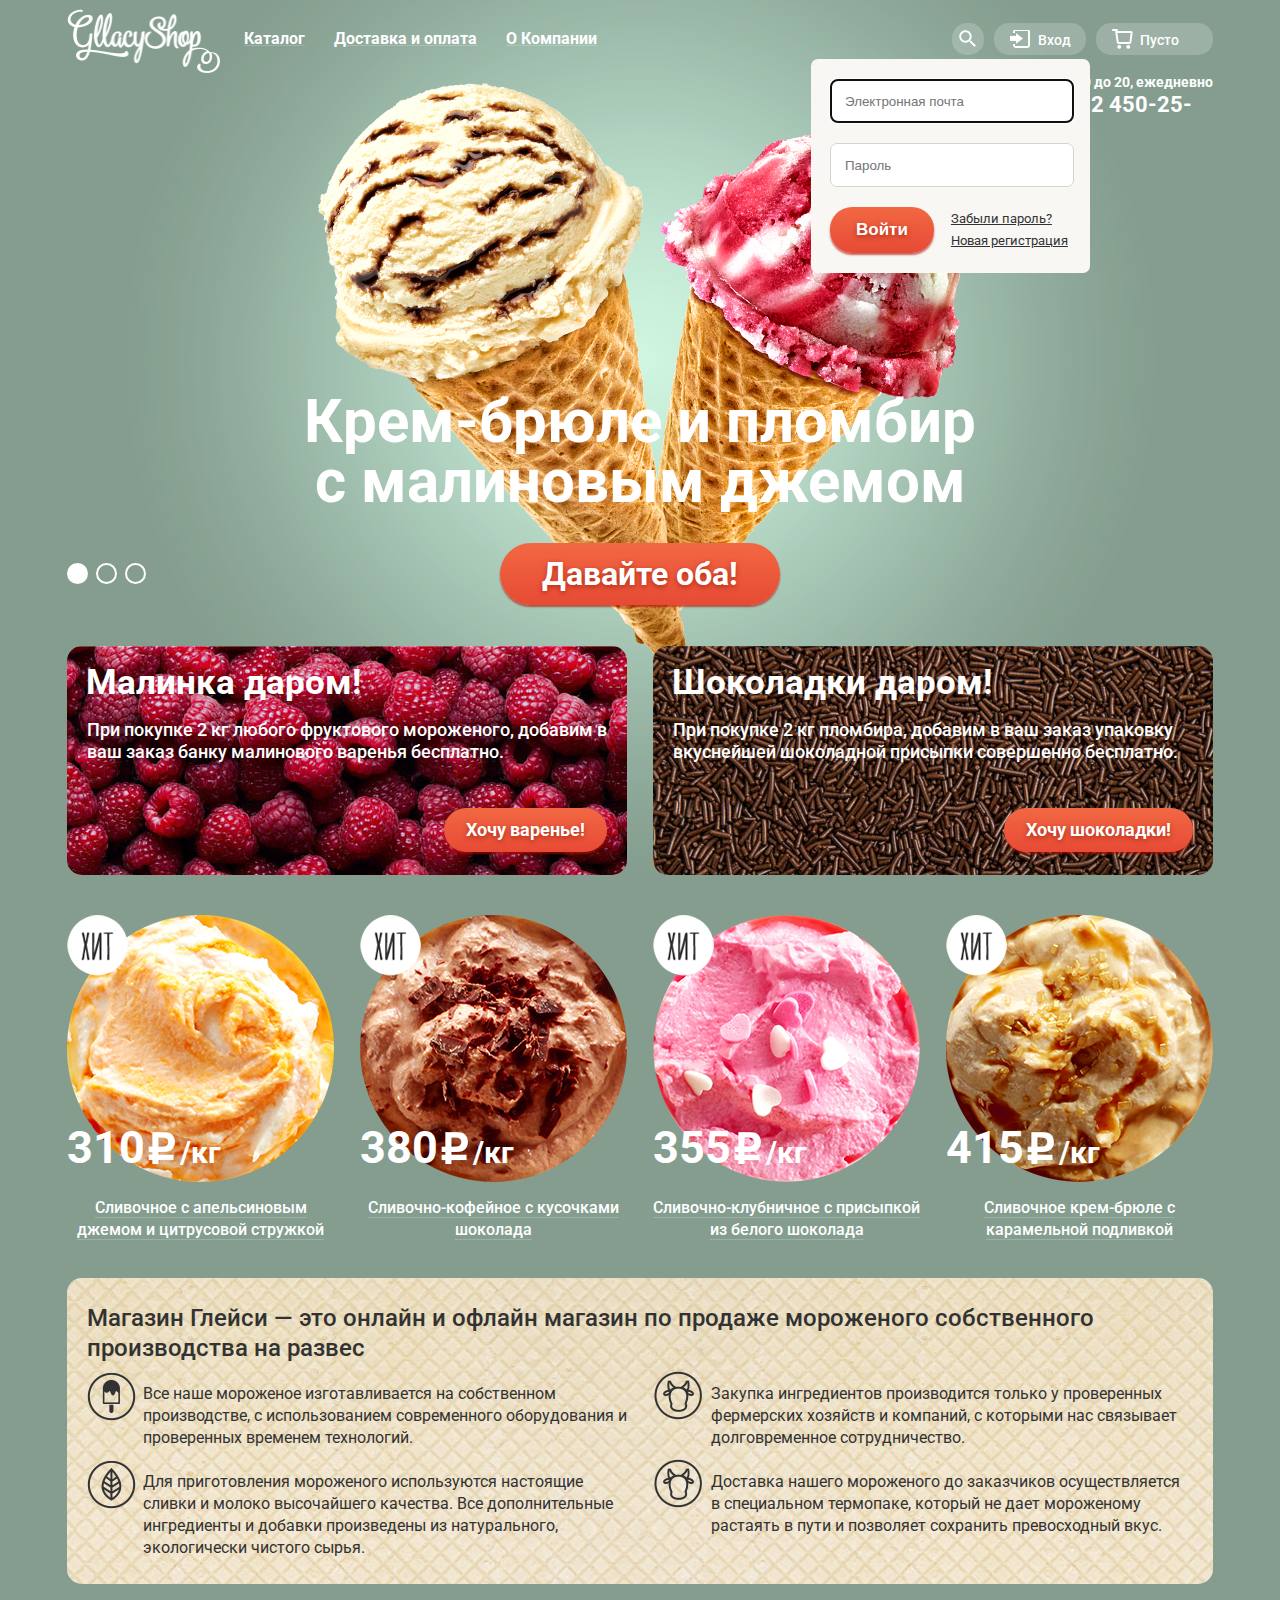
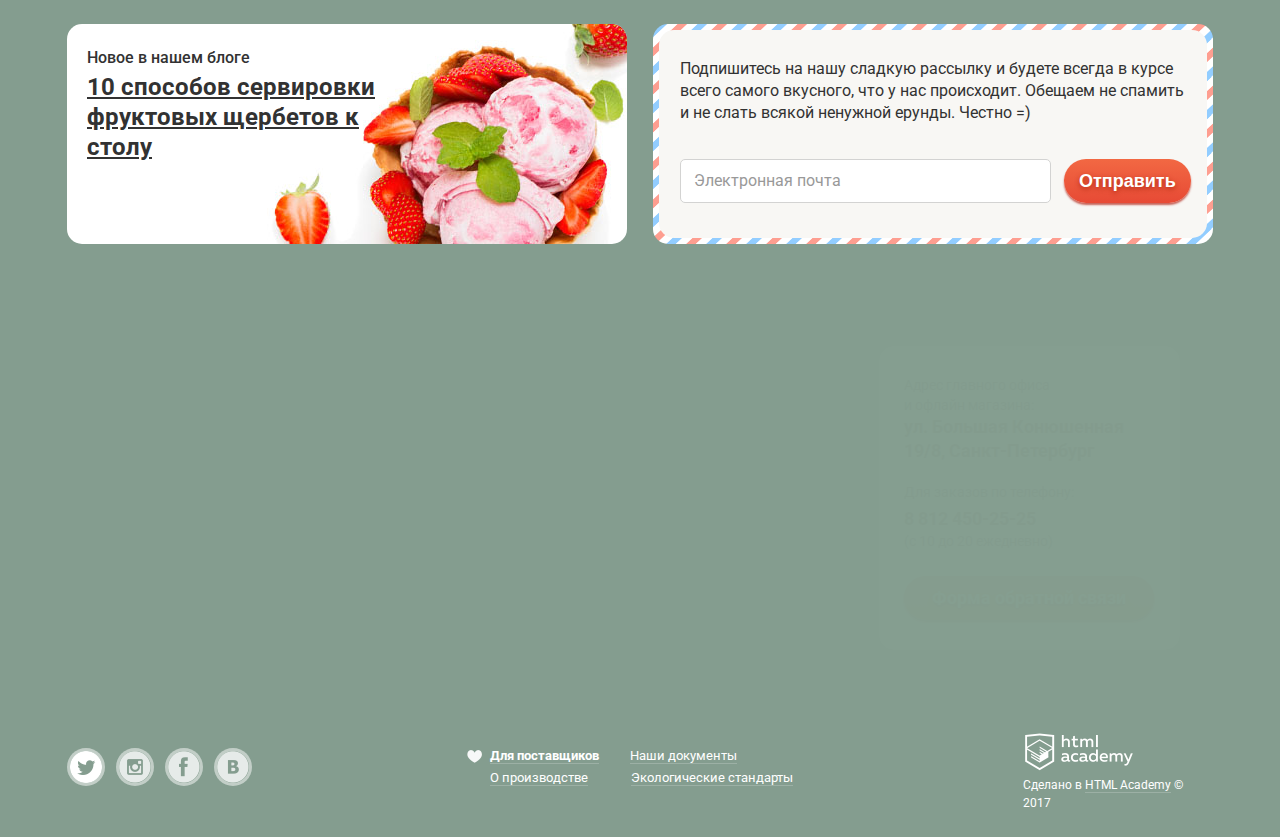
==== commit c0863ebb: "Последнее" ====
--- a/index.html
+++ b/index.html
@@ -39,27 +39,28 @@
            </ul>
         </nav>
         <div class="user-block">
-          <a class="search" href="#"></a>
+          <a class="search" href="#">
             <div class="form-search">  
               <form action="https://echo.htmlacademy.ru" method="post">
                 <label for="search"></label>  
                 <input type="search" name="search" autofocus placeholder="Что ищем?">
               </form>
             </div>
+            </a>
           <a class="login" href="#">Вход</a>
-<!--
-            <form action="https://echo.htmlacademy.ru" method="post">
-              <label for="email">Электронная почта:</label>
-              <input type="text" name="email" id="email" placeholder="Электронная почта" required autofocus>
-              <label for="password-field">Пароль:</label>
-              <input type="password" name="password" id="password-field" placeholder="Пароль" required>
-              <a class="" href="#">Забыли пароль?</a>
-              <a class="" href="#">Новая регистрация</a>
-              <div class="btn">
-                <input type="submit" value="Войти">
-              </div>
-            </form>              
--->
+            <div class="login-form">
+              <form action="https://echo.htmlacademy.ru" method="post">
+                <label for="email"></label>
+                <input type="text" name="email" id="email" placeholder="Электронная почта" required autofocus>
+                <label for="password-field"></label>
+                <input type="password" name="password" id="password-field" placeholder="Пароль" required>
+                <input type="submit" value="Войти" class="btn">
+                <ul class="login-links">
+                  <li><a class="" href="#">Забыли пароль?</a></li>
+                  <li><a class="" href="#">Новая регистрация</a></li>
+                </ul>
+              </form>
+            </div>
           <a class="basket" href="#">Пусто</a>
         </div>
         <div class="schedule">
--- a/css/style.css
+++ b/css/style.css
@@ -201,8 +201,8 @@
 
 .form-search {
   position: absolute;
-  top: 59px;
-  right: 256px;
+  top: 36px;
+  right: 0px;
   padding: 20px 15px;
   border-radius: 7px;
   background-color: #f8f7f4;
@@ -220,8 +220,11 @@
   padding-left: 14px;
 }
 
+.search:hover {
+  background-color: #f8f7f4;
+}
 .search:hover .form-search {
-  display: block;
+   display: block;
 }
 
 .login {
@@ -240,6 +243,61 @@
   background: url("../img/spritesheet.png") no-repeat;
   background-position: 5px -155px;  
 } 
+
+.login:hover {
+  background-color: #f8f7f4;
+}
+
+.login-form  {
+  position: absolute;
+  top: 59px;
+  right: 150px;
+  padding-left: 19px;
+  padding-top: 20px;
+  padding-bottom: 20px;
+  z-index: 3;
+  border-radius: 7px;
+  background-color: #f8f7f4;
+  width: 260px;
+}
+
+.login-form input:nth-child(2n) {
+  border-radius: 7px;
+  border: 1px solid #d3d3d2;
+  width: 226px;
+  height: 40px;
+  padding-left: 14px;
+  margin-bottom: 20px;
+}
+
+.login-form .btn {
+   border: none;
+   font-size: 17px;
+   font-weight: 600;
+   line-height: 18px;
+   padding: 14px 26px;
+   border-radius: 22px;
+  float: left;
+}
+
+.login-form a{
+  background: none;
+  border-radius: 0px;
+  color: #323232;
+  font-size: 13px;
+  line-height: 24px;
+  font-weight: normal;
+  text-decoration: underline;
+  padding: 0px;
+  margin-right: 0px;
+  margin-bottom:  -10px;
+}
+
+.login-links {
+  padding: 0px;
+  margin-left: 11px;
+  float: left;
+}
 
 .basket {
   width: 73px;
